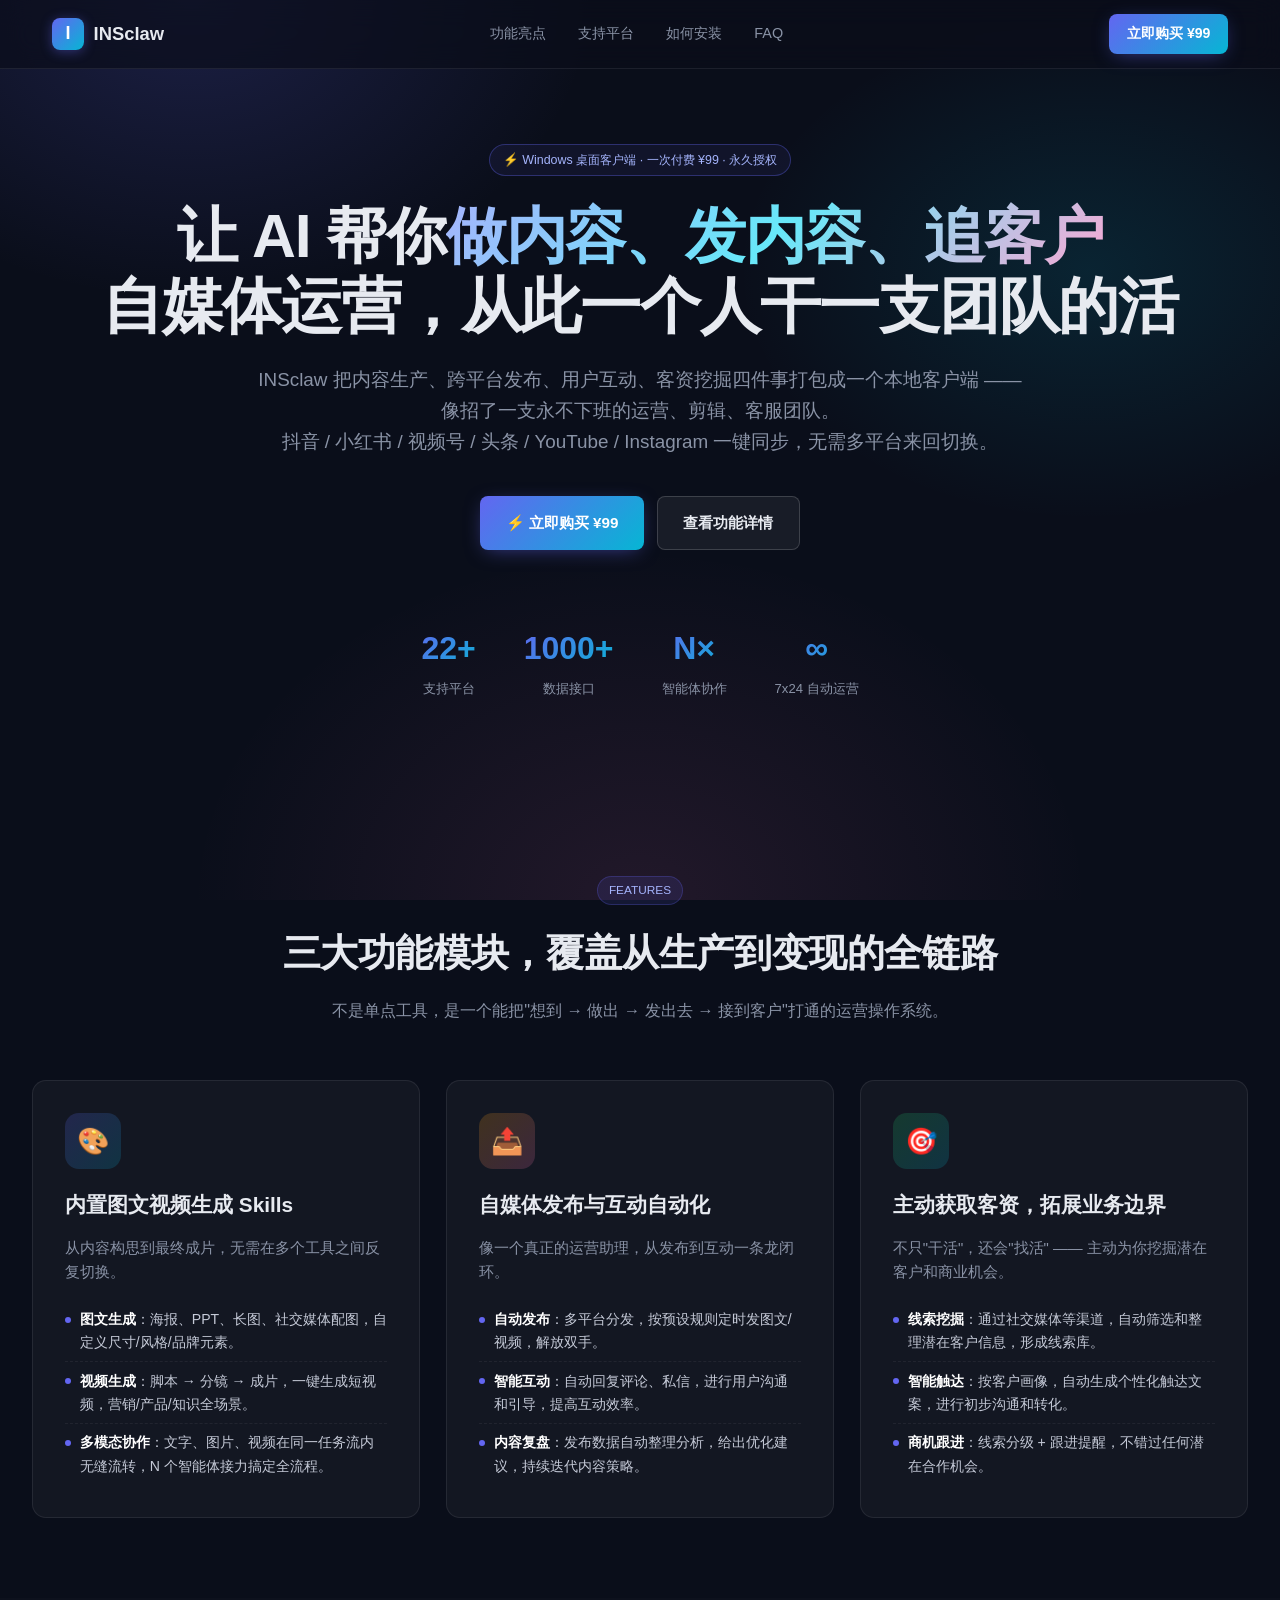
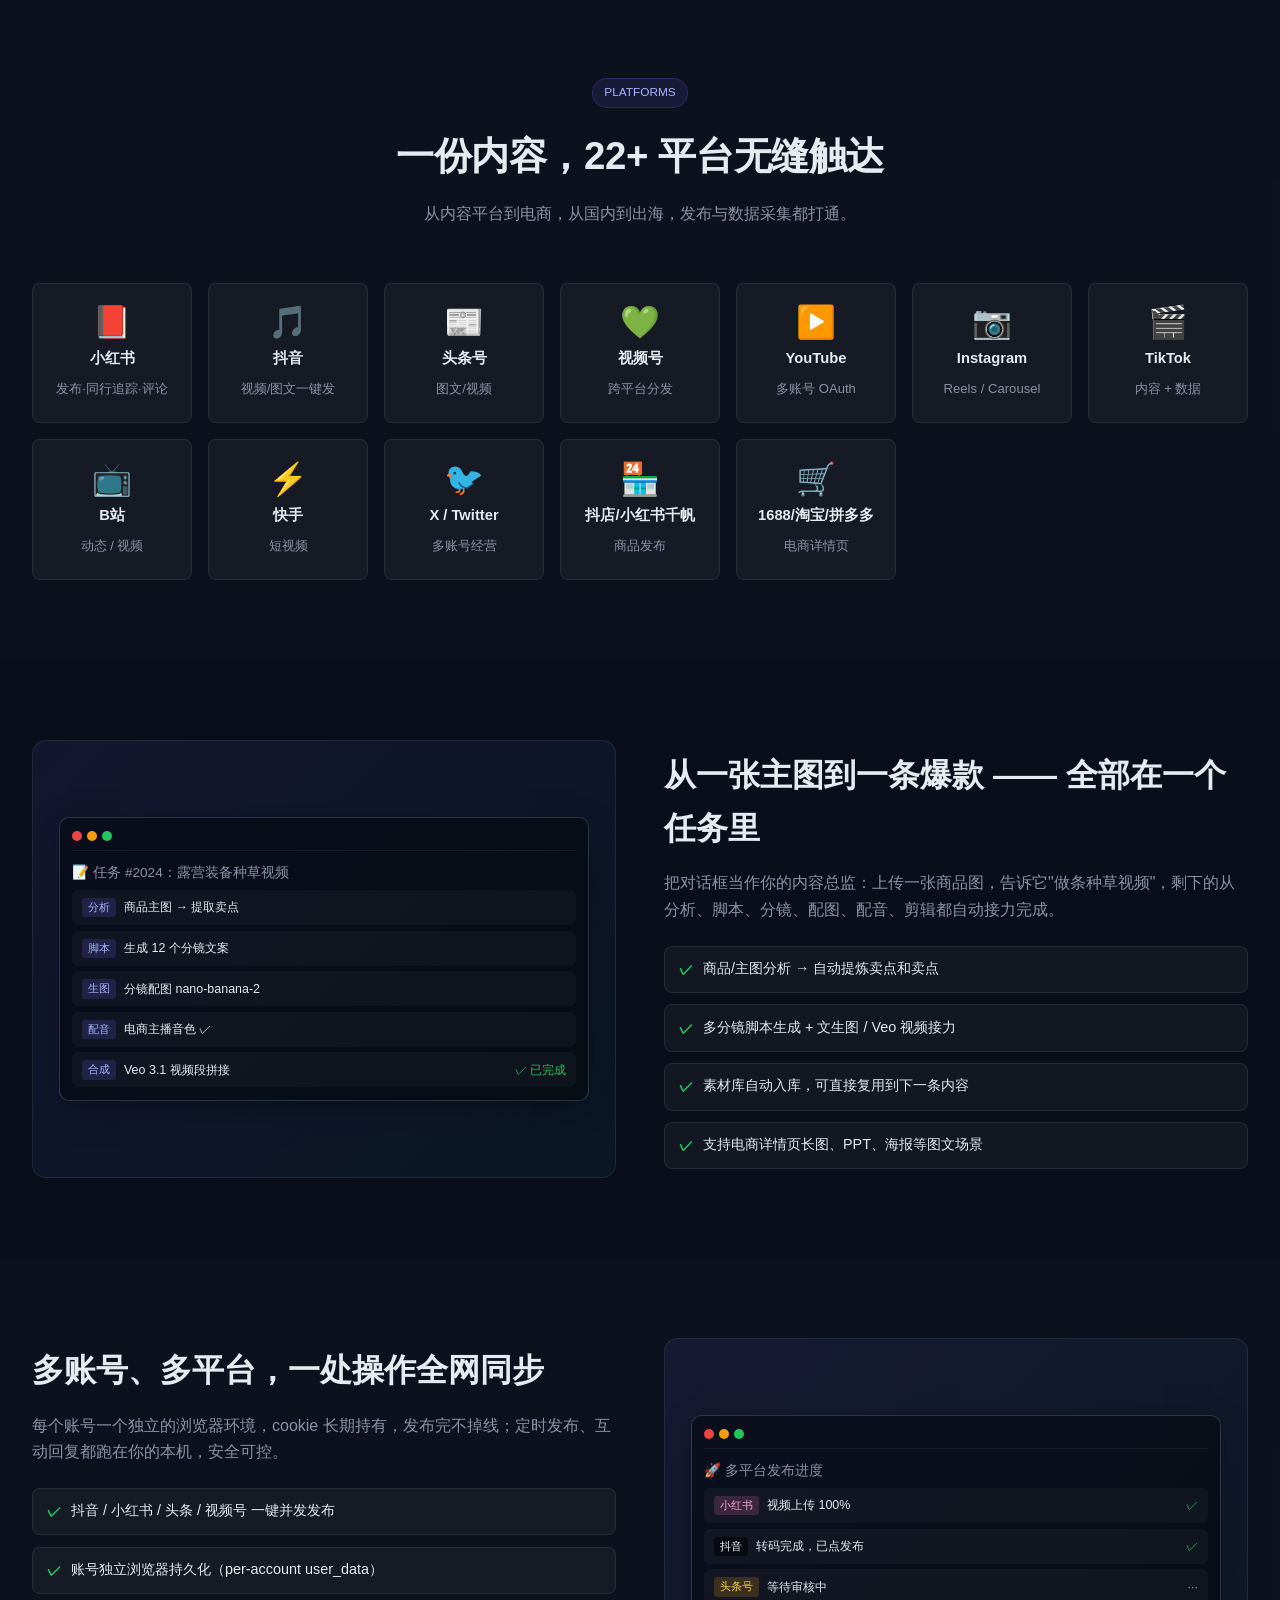
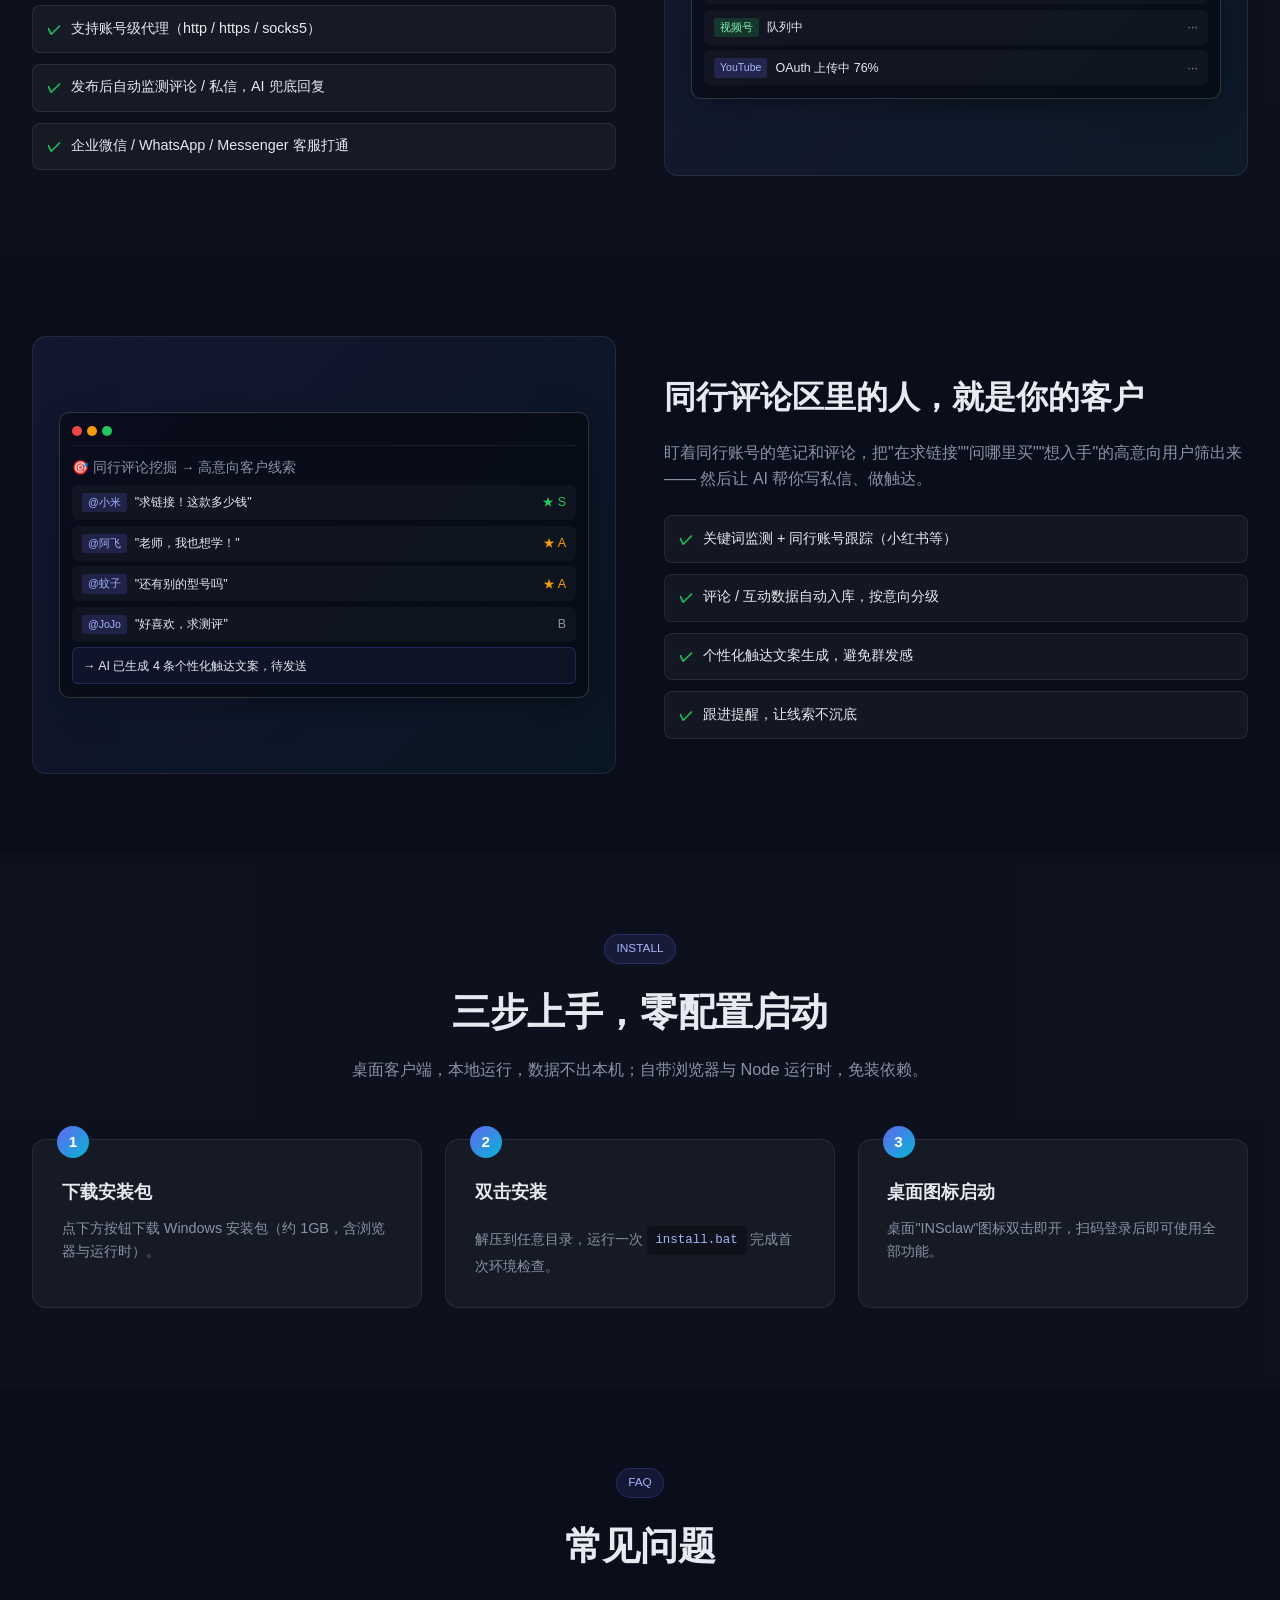
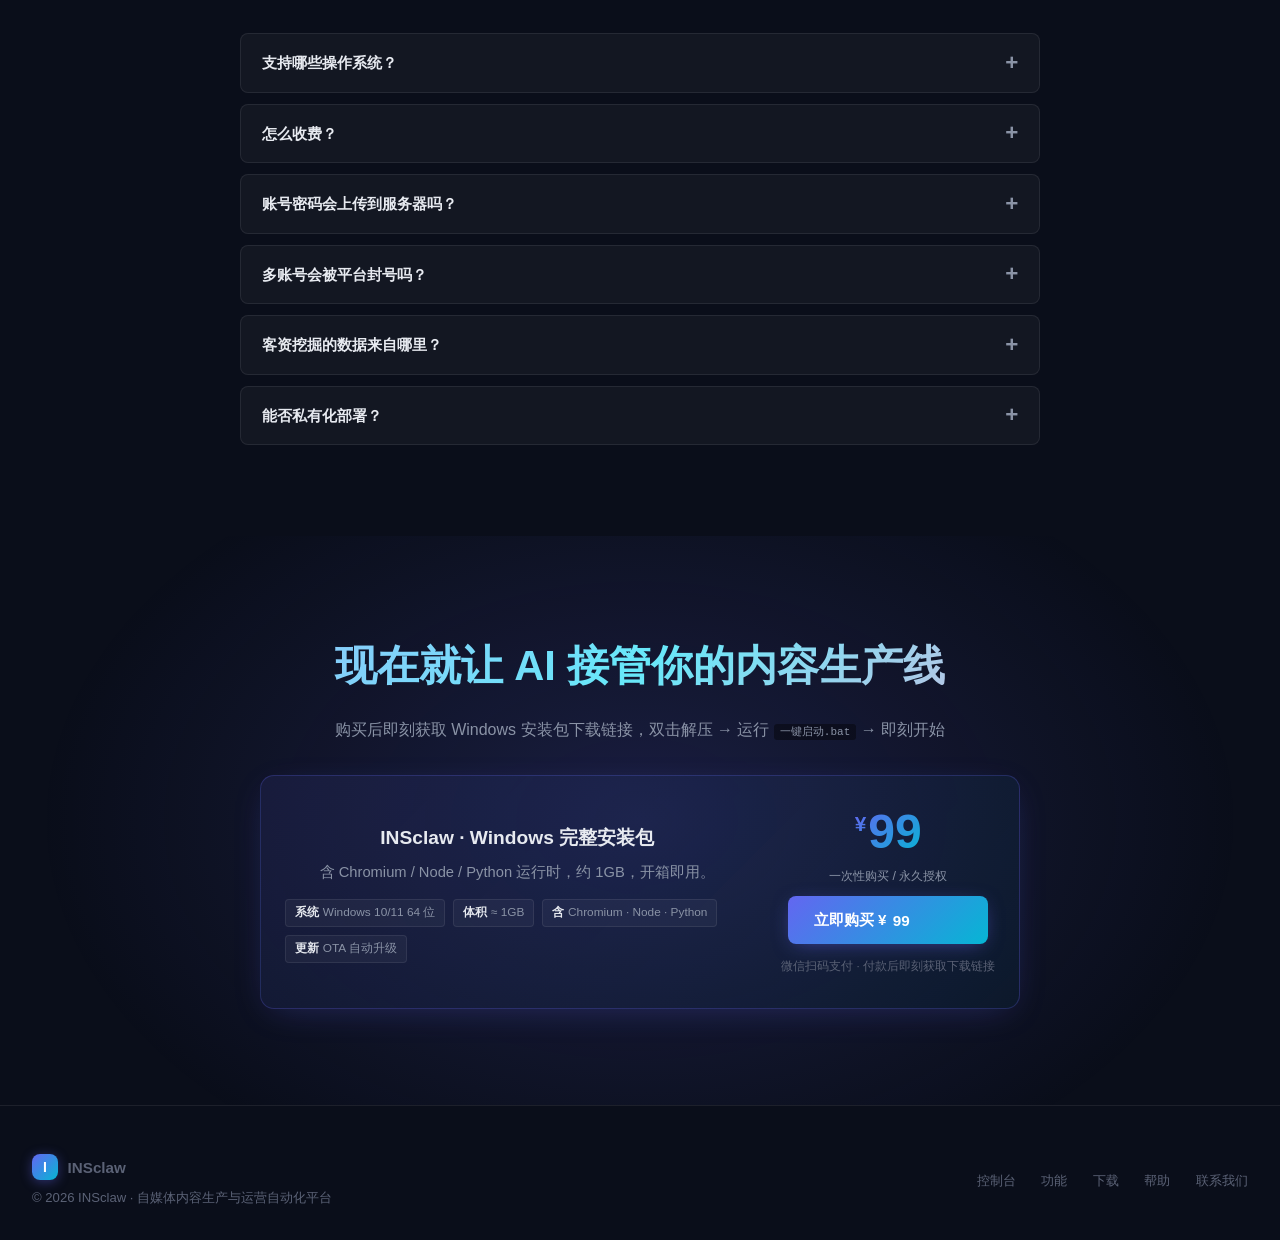
==== landing/index.html @ d41375e6 "feat(landing): INSclaw 官网落地页 + 99 元微信支付购买流程 - LandingOrder 表：匿名购买订单（无需登录）+ download_token + 7 天有效 + " ====
<!DOCTYPE html>
<html lang="zh-CN">
<head>
  <meta charset="UTF-8">
  <meta name="viewport" content="width=device-width, initial-scale=1.0">
  <title>INSclaw · 自媒体内容生产与运营自动化助手</title>
  <meta name="description" content="INSclaw 是一站式自媒体内容生产与运营自动化平台：内置图文/视频生成、抖音/小红书/头条/视频号自动发布、智能客资挖掘。下载即装，桌面图标启动直接用。">
  <meta name="keywords" content="INSclaw,自媒体,内容生成,自动发布,小红书,抖音,头条,视频号,客资挖掘,AI助手">
  <meta property="og:title" content="INSclaw · 让 AI 帮你做内容、发内容、追客户">
  <meta property="og:description" content="一站式自媒体生产与运营自动化助手 · Windows 安装包一键启动">
  <meta property="og:type" content="website">
  <link rel="icon" href="data:image/svg+xml,%3Csvg xmlns='http://www.w3.org/2000/svg' viewBox='0 0 64 64'%3E%3Cdefs%3E%3ClinearGradient id='g' x1='0%25' y1='0%25' x2='100%25' y2='100%25'%3E%3Cstop offset='0%25' stop-color='%236366f1'/%3E%3Cstop offset='100%25' stop-color='%2306b6d4'/%3E%3C/linearGradient%3E%3C/defs%3E%3Crect width='64' height='64' rx='14' fill='url(%23g)'/%3E%3Ctext x='50%25' y='58%25' text-anchor='middle' font-family='-apple-system,Segoe UI,sans-serif' font-size='36' font-weight='800' fill='white'%3EI%3C/text%3E%3C/svg%3E">
<style>
  :root {
    --bg-0: #0a0e1a;
    --bg-1: #11172a;
    --bg-card: rgba(255, 255, 255, 0.04);
    --border: rgba(255, 255, 255, 0.08);
    --border-strong: rgba(255, 255, 255, 0.16);
    --text: #e7eaf0;
    --text-muted: #8a93a6;
    --text-dim: #5b6276;
    --accent: #6366f1;
    --accent-2: #06b6d4;
    --accent-warm: #f472b6;
    --success: #22c55e;
    --radius: 14px;
    --radius-sm: 8px;
    --shadow-card: 0 4px 24px -8px rgba(99, 102, 241, 0.12);
    --shadow-glow: 0 0 80px -20px rgba(99, 102, 241, 0.4);
  }
  * { box-sizing: border-box; margin: 0; padding: 0; }
  html { scroll-behavior: smooth; }
  body {
    background: var(--bg-0);
    color: var(--text);
    font-family: -apple-system, BlinkMacSystemFont, "Segoe UI", "PingFang SC", "Microsoft YaHei", sans-serif;
    line-height: 1.65;
    overflow-x: hidden;
  }
  a { color: inherit; text-decoration: none; }
  ::selection { background: var(--accent); color: white; }

  /* Background gradient mesh */
  body::before {
    content: '';
    position: fixed; inset: 0; z-index: -1;
    background:
      radial-gradient(ellipse 800px 600px at 15% 0%, rgba(99, 102, 241, 0.20), transparent 50%),
      radial-gradient(ellipse 700px 500px at 85% 30%, rgba(6, 182, 212, 0.13), transparent 50%),
      radial-gradient(ellipse 900px 700px at 50% 100%, rgba(244, 114, 182, 0.10), transparent 50%),
      var(--bg-0);
  }

  /* Nav */
  nav {
    position: fixed; top: 0; left: 0; right: 0; z-index: 100;
    backdrop-filter: blur(14px); -webkit-backdrop-filter: blur(14px);
    background: rgba(10, 14, 26, 0.7);
    border-bottom: 1px solid var(--border);
  }
  .nav-inner {
    max-width: 1240px; margin: 0 auto; padding: 0.85rem 2rem;
    display: flex; align-items: center; justify-content: space-between;
  }
  .brand {
    display: flex; align-items: center; gap: 0.6rem; font-size: 1.15rem; font-weight: 700;
  }
  .brand-icon {
    width: 32px; height: 32px; border-radius: 8px;
    background: linear-gradient(135deg, var(--accent) 0%, var(--accent-2) 100%);
    display: flex; align-items: center; justify-content: center;
    color: white; font-weight: 800; font-size: 18px;
    box-shadow: 0 2px 12px rgba(99, 102, 241, 0.4);
  }
  .nav-links { display: flex; gap: 2rem; align-items: center; }
  .nav-links a {
    color: var(--text-muted); font-size: 0.9rem; font-weight: 500; transition: color 0.2s;
  }
  .nav-links a:hover { color: var(--text); }
  .btn {
    display: inline-flex; align-items: center; gap: 0.4rem;
    padding: 0.55rem 1.1rem; border-radius: var(--radius-sm);
    font-size: 0.88rem; font-weight: 600; cursor: pointer; border: none;
    transition: transform 0.15s ease, box-shadow 0.2s ease;
    white-space: nowrap;
  }
  .btn-primary {
    background: linear-gradient(135deg, var(--accent) 0%, var(--accent-2) 100%);
    color: white;
    box-shadow: 0 4px 20px -6px rgba(99, 102, 241, 0.6);
  }
  .btn-primary:hover { transform: translateY(-1px); box-shadow: 0 8px 28px -6px rgba(99, 102, 241, 0.8); }
  .btn-ghost {
    background: rgba(255, 255, 255, 0.06);
    color: var(--text);
    border: 1px solid var(--border-strong);
  }
  .btn-ghost:hover { background: rgba(255, 255, 255, 0.1); border-color: rgba(255, 255, 255, 0.24); }
  .btn-lg { padding: 0.85rem 1.6rem; font-size: 0.95rem; }

  /* Hero */
  .hero {
    padding: 9rem 2rem 6rem;
    max-width: 1240px; margin: 0 auto;
    text-align: center;
  }
  .hero .pill {
    display: inline-flex; align-items: center; gap: 0.35rem;
    padding: 0.3rem 0.8rem; border-radius: 999px;
    border: 1px solid rgba(99, 102, 241, 0.35);
    background: rgba(99, 102, 241, 0.08);
    font-size: 0.78rem; color: #a5b4fc;
    margin-bottom: 1.6rem;
  }
  .hero h1 {
    font-size: clamp(2.2rem, 5vw, 3.8rem);
    font-weight: 800; line-height: 1.15; letter-spacing: -0.02em;
    margin-bottom: 1.4rem;
  }
  .gradient-text {
    background: linear-gradient(135deg, #a5b4fc 0%, #67e8f9 50%, #f9a8d4 100%);
    -webkit-background-clip: text; background-clip: text;
    -webkit-text-fill-color: transparent;
  }
  .hero p.lead {
    font-size: clamp(1rem, 2vw, 1.18rem);
    color: var(--text-muted); max-width: 780px; margin: 0 auto 2.4rem;
  }
  .hero .cta { display: flex; gap: 0.8rem; justify-content: center; flex-wrap: wrap; }
  .hero .stats {
    display: flex; gap: 3rem; justify-content: center; margin-top: 4.5rem;
    flex-wrap: wrap;
  }
  .stat-item { text-align: center; }
  .stat-num {
    font-size: 2rem; font-weight: 800;
    background: linear-gradient(135deg, var(--accent) 0%, var(--accent-2) 100%);
    -webkit-background-clip: text; background-clip: text; -webkit-text-fill-color: transparent;
  }
  .stat-label { font-size: 0.82rem; color: var(--text-muted); margin-top: 0.2rem; }

  /* Section common */
  section { padding: 5rem 2rem; }
  .container { max-width: 1240px; margin: 0 auto; }
  .section-tag {
    display: inline-block; padding: 0.25rem 0.7rem;
    border-radius: 999px; font-size: 0.74rem;
    background: rgba(99, 102, 241, 0.12); color: #a5b4fc;
    border: 1px solid rgba(99, 102, 241, 0.25); margin-bottom: 1rem;
  }
  .section-title {
    font-size: clamp(1.7rem, 3.5vw, 2.4rem); font-weight: 700;
    letter-spacing: -0.01em; margin-bottom: 0.8rem;
  }
  .section-sub {
    color: var(--text-muted); font-size: 1.02rem; max-width: 720px;
  }
  .section-head { text-align: center; margin-bottom: 3.5rem; }
  .section-head .section-sub { margin-left: auto; margin-right: auto; }

  /* Feature cards (3 highlights) */
  .features {
    display: grid; gap: 1.6rem;
    grid-template-columns: repeat(auto-fit, minmax(330px, 1fr));
  }
  .feature-card {
    background: var(--bg-card); border: 1px solid var(--border);
    border-radius: var(--radius); padding: 2rem;
    transition: transform 0.25s ease, border-color 0.25s ease, box-shadow 0.25s ease;
    position: relative; overflow: hidden;
  }
  .feature-card::before {
    content: ''; position: absolute; top: 0; left: 0; right: 0; height: 3px;
    background: var(--g, linear-gradient(90deg, var(--accent), var(--accent-2)));
    opacity: 0; transition: opacity 0.3s;
  }
  .feature-card:hover {
    transform: translateY(-4px); border-color: rgba(99, 102, 241, 0.35);
    box-shadow: var(--shadow-card);
  }
  .feature-card:hover::before { opacity: 1; }
  .feature-card.fc-1 { --g: linear-gradient(90deg, #6366f1, #06b6d4); }
  .feature-card.fc-2 { --g: linear-gradient(90deg, #f59e0b, #f472b6); }
  .feature-card.fc-3 { --g: linear-gradient(90deg, #22c55e, #06b6d4); }
  .feature-icon {
    width: 56px; height: 56px; border-radius: 14px;
    display: flex; align-items: center; justify-content: center;
    margin-bottom: 1.2rem; font-size: 26px;
  }
  .fc-1 .feature-icon { background: linear-gradient(135deg, rgba(99,102,241,0.2), rgba(6,182,212,0.18)); color: #a5b4fc; }
  .fc-2 .feature-icon { background: linear-gradient(135deg, rgba(245,158,11,0.2), rgba(244,114,182,0.18)); color: #fcd34d; }
  .fc-3 .feature-icon { background: linear-gradient(135deg, rgba(34,197,94,0.2), rgba(6,182,212,0.18)); color: #86efac; }
  .feature-card h3 { font-size: 1.3rem; font-weight: 700; margin-bottom: 0.8rem; }
  .feature-card .feature-desc { color: var(--text-muted); font-size: 0.93rem; margin-bottom: 1rem; }
  .feature-list { list-style: none; }
  .feature-list li {
    display: flex; gap: 0.55rem; align-items: flex-start;
    padding: 0.45rem 0; font-size: 0.88rem; color: #c5cad7;
    border-top: 1px dashed rgba(255, 255, 255, 0.06);
  }
  .feature-list li:first-child { border-top: none; }
  .feature-list b { color: #fff; font-weight: 600; }
  .feature-list .dot {
    flex-shrink: 0; width: 6px; height: 6px; border-radius: 50%;
    background: var(--accent); margin-top: 0.55rem;
  }

  /* Platform grid */
  .platforms {
    display: grid; gap: 1rem;
    grid-template-columns: repeat(auto-fit, minmax(150px, 1fr));
    margin-top: 2.5rem;
  }
  .platform-chip {
    display: flex; flex-direction: column; align-items: center; gap: 0.5rem;
    padding: 1.4rem 1rem; border-radius: var(--radius-sm);
    background: var(--bg-card); border: 1px solid var(--border);
    transition: transform 0.2s, border-color 0.2s;
  }
  .platform-chip:hover { transform: translateY(-2px); border-color: var(--border-strong); }
  .platform-emoji { font-size: 32px; line-height: 1; }
  .platform-chip span { font-size: 0.82rem; color: var(--text-muted); }
  .platform-chip b { font-size: 0.92rem; }

  /* Steps */
  .steps {
    display: grid; gap: 1.4rem;
    grid-template-columns: repeat(auto-fit, minmax(260px, 1fr));
  }
  .step-card {
    background: var(--bg-card); border: 1px solid var(--border);
    border-radius: var(--radius); padding: 1.8rem;
    position: relative;
  }
  .step-num {
    position: absolute; top: -14px; left: 24px;
    width: 32px; height: 32px; border-radius: 50%;
    background: linear-gradient(135deg, var(--accent), var(--accent-2));
    color: white; font-weight: 700; font-size: 0.95rem;
    display: flex; align-items: center; justify-content: center;
  }
  .step-card h4 { font-size: 1.1rem; margin: 0.6rem 0 0.6rem; }
  .step-card p { color: var(--text-muted); font-size: 0.9rem; }
  .step-card code {
    display: inline-block; margin-top: 0.6rem;
    padding: 0.25rem 0.55rem; font-size: 0.78rem;
    background: rgba(0, 0, 0, 0.3); border-radius: 4px;
    color: #a5b4fc; font-family: "SF Mono", Consolas, monospace;
  }

  /* Showcase / split section */
  .split {
    display: grid; gap: 3rem; align-items: center;
    grid-template-columns: 1fr 1fr;
  }
  @media (max-width: 880px) { .split { grid-template-columns: 1fr; } }
  .split-text h3 {
    font-size: clamp(1.5rem, 3vw, 2rem); font-weight: 700; margin-bottom: 1rem;
  }
  .split-text p { color: var(--text-muted); margin-bottom: 1.4rem; }
  .split-points { list-style: none; display: flex; flex-direction: column; gap: 0.7rem; }
  .split-points li {
    display: flex; gap: 0.6rem; align-items: flex-start;
    padding: 0.65rem 0.9rem; background: var(--bg-card);
    border: 1px solid var(--border); border-radius: var(--radius-sm);
    font-size: 0.9rem;
  }
  .split-points li::before {
    content: '✓'; flex-shrink: 0;
    color: var(--success); font-weight: 700; margin-top: 1px;
  }
  .split-visual {
    background: linear-gradient(135deg, rgba(99, 102, 241, 0.1), rgba(6, 182, 212, 0.05));
    border: 1px solid var(--border); border-radius: var(--radius);
    padding: 1.6rem; aspect-ratio: 4/3;
    display: flex; flex-direction: column; gap: 0.8rem;
    justify-content: center; position: relative; overflow: hidden;
  }
  .mock-window {
    background: rgba(0, 0, 0, 0.4); border: 1px solid var(--border-strong);
    border-radius: 10px; padding: 0.8rem; font-size: 0.78rem;
    box-shadow: 0 8px 32px -10px rgba(0, 0, 0, 0.5);
  }
  .mock-window .titlebar {
    display: flex; gap: 5px; margin-bottom: 0.7rem; padding-bottom: 0.55rem;
    border-bottom: 1px solid rgba(255, 255, 255, 0.06);
  }
  .mock-window .titlebar span {
    width: 10px; height: 10px; border-radius: 50%;
  }
  .mock-window .titlebar span:nth-child(1) { background: #ef4444; }
  .mock-window .titlebar span:nth-child(2) { background: #f59e0b; }
  .mock-window .titlebar span:nth-child(3) { background: #22c55e; }
  .mock-row {
    display: flex; gap: 0.5rem; padding: 0.45rem 0.6rem;
    background: rgba(255, 255, 255, 0.03);
    border-radius: 6px; margin-top: 0.35rem; align-items: center;
    font-size: 0.78rem;
  }
  .mock-row .tag {
    padding: 1px 6px; border-radius: 3px; font-size: 0.66rem;
    background: rgba(99, 102, 241, 0.18); color: #a5b4fc;
  }
  .mock-row .ok { color: var(--success); margin-left: auto; }

  /* FAQ */
  .faq {
    max-width: 800px; margin: 0 auto;
  }
  .faq details {
    background: var(--bg-card); border: 1px solid var(--border);
    border-radius: var(--radius-sm); margin-bottom: 0.7rem;
    padding: 1rem 1.3rem; transition: border-color 0.2s;
  }
  .faq details[open] { border-color: rgba(99, 102, 241, 0.3); }
  .faq summary {
    cursor: pointer; font-weight: 600; font-size: 0.96rem;
    list-style: none; display: flex; justify-content: space-between; align-items: center;
  }
  .faq summary::after {
    content: '+'; color: var(--text-muted); font-size: 1.4rem; line-height: 1;
    transition: transform 0.2s;
  }
  .faq details[open] summary::after { content: '−'; }
  .faq summary::-webkit-details-marker { display: none; }
  .faq details p {
    margin-top: 0.8rem; color: var(--text-muted); font-size: 0.88rem;
    border-top: 1px dashed var(--border); padding-top: 0.8rem;
  }

  /* Final CTA */
  .final-cta {
    text-align: center; padding: 6rem 2rem;
    background: radial-gradient(ellipse 600px 400px at center, rgba(99, 102, 241, 0.18), transparent);
  }
  .final-cta h2 {
    font-size: clamp(1.8rem, 4vw, 2.6rem); font-weight: 800; margin-bottom: 1rem;
  }
  .final-cta p { color: var(--text-muted); margin-bottom: 2rem; }
  .meta-tag {
    margin-top: 1.4rem; display: inline-flex; gap: 0.7rem; flex-wrap: wrap; justify-content: center;
  }
  .meta-tag span {
    font-size: 0.78rem; color: var(--text-muted); padding: 0.25rem 0.6rem;
    background: rgba(255, 255, 255, 0.04); border-radius: 4px;
    border: 1px solid var(--border);
  }
  .meta-tag span b { color: var(--text); margin-right: 4px; }

  /* Footer */
  footer {
    padding: 3rem 2rem 2rem; border-top: 1px solid var(--border);
    color: var(--text-dim); font-size: 0.82rem;
  }
  .footer-inner {
    max-width: 1240px; margin: 0 auto;
    display: flex; justify-content: space-between; align-items: center; flex-wrap: wrap; gap: 1rem;
  }
  footer a:hover { color: var(--text); }

  /* Responsive */
  @media (max-width: 720px) {
    nav .nav-links { display: none; }
    .hero { padding: 7rem 1.2rem 4rem; }
    section { padding: 3.5rem 1.2rem; }
    .hero .stats { gap: 1.8rem; }
  }
</style>
</head>
<body>

<nav>
  <div class="nav-inner">
    <a href="#top" class="brand">
      <div class="brand-icon">I</div>
      <span>INSclaw</span>
    </a>
    <div class="nav-links">
      <a href="#features">功能亮点</a>
      <a href="#platforms">支持平台</a>
      <a href="#install">如何安装</a>
      <a href="#faq">FAQ</a>
    </div>
    <a href="#download" class="btn btn-primary">立即购买 ¥99</a>
  </div>
</nav>

<main id="top">
  <!-- Hero -->
  <section class="hero">
    <div class="pill">⚡ Windows 桌面客户端 · 一次付费 ¥99 · 永久授权</div>
    <h1>
      让 AI 帮你<span class="gradient-text">做内容、发内容、追客户</span><br>
      自媒体运营，从此一个人干一支团队的活
    </h1>
    <p class="lead">
      INSclaw 把内容生产、跨平台发布、用户互动、客资挖掘四件事打包成一个本地客户端 ——
      像招了一支永不下班的运营、剪辑、客服团队。<br>
      抖音 / 小红书 / 视频号 / 头条 / YouTube / Instagram 一键同步，无需多平台来回切换。
    </p>
    <div class="cta">
      <a href="#download" class="btn btn-primary btn-lg">⚡ 立即购买 ¥99</a>
      <a href="#features" class="btn btn-ghost btn-lg">查看功能详情</a>
    </div>
    <div class="stats">
      <div class="stat-item"><div class="stat-num">22+</div><div class="stat-label">支持平台</div></div>
      <div class="stat-item"><div class="stat-num">1000+</div><div class="stat-label">数据接口</div></div>
      <div class="stat-item"><div class="stat-num">N×</div><div class="stat-label">智能体协作</div></div>
      <div class="stat-item"><div class="stat-num">∞</div><div class="stat-label">7x24 自动运营</div></div>
    </div>
  </section>

  <!-- 3 大功能亮点 -->
  <section id="features">
    <div class="container">
      <div class="section-head">
        <span class="section-tag">FEATURES</span>
        <h2 class="section-title">三大功能模块，覆盖从生产到变现的全链路</h2>
        <p class="section-sub">不是单点工具，是一个能把"想到 → 做出 → 发出去 → 接到客户"打通的运营操作系统。</p>
      </div>
      <div class="features">

        <div class="feature-card fc-1">
          <div class="feature-icon">🎨</div>
          <h3>内置图文视频生成 Skills</h3>
          <p class="feature-desc">从内容构思到最终成片，无需在多个工具之间反复切换。</p>
          <ul class="feature-list">
            <li><span class="dot"></span><div><b>图文生成</b>：海报、PPT、长图、社交媒体配图，自定义尺寸/风格/品牌元素。</div></li>
            <li><span class="dot"></span><div><b>视频生成</b>：脚本 → 分镜 → 成片，一键生成短视频，营销/产品/知识全场景。</div></li>
            <li><span class="dot"></span><div><b>多模态协作</b>：文字、图片、视频在同一任务流内无缝流转，N 个智能体接力搞定全流程。</div></li>
          </ul>
        </div>

        <div class="feature-card fc-2">
          <div class="feature-icon">📤</div>
          <h3>自媒体发布与互动自动化</h3>
          <p class="feature-desc">像一个真正的运营助理，从发布到互动一条龙闭环。</p>
          <ul class="feature-list">
            <li><span class="dot"></span><div><b>自动发布</b>：多平台分发，按预设规则定时发图文/视频，解放双手。</div></li>
            <li><span class="dot"></span><div><b>智能互动</b>：自动回复评论、私信，进行用户沟通和引导，提高互动效率。</div></li>
            <li><span class="dot"></span><div><b>内容复盘</b>：发布数据自动整理分析，给出优化建议，持续迭代内容策略。</div></li>
          </ul>
        </div>

        <div class="feature-card fc-3">
          <div class="feature-icon">🎯</div>
          <h3>主动获取客资，拓展业务边界</h3>
          <p class="feature-desc">不只"干活"，还会"找活" —— 主动为你挖掘潜在客户和商业机会。</p>
          <ul class="feature-list">
            <li><span class="dot"></span><div><b>线索挖掘</b>：通过社交媒体等渠道，自动筛选和整理潜在客户信息，形成线索库。</div></li>
            <li><span class="dot"></span><div><b>智能触达</b>：按客户画像，自动生成个性化触达文案，进行初步沟通和转化。</div></li>
            <li><span class="dot"></span><div><b>商机跟进</b>：线索分级 + 跟进提醒，不错过任何潜在合作机会。</div></li>
          </ul>
        </div>

      </div>
    </div>
  </section>

  <!-- Showcase: 跨平台能力 -->
  <section id="platforms" style="background: rgba(255, 255, 255, 0.015);">
    <div class="container">
      <div class="section-head">
        <span class="section-tag">PLATFORMS</span>
        <h2 class="section-title">一份内容，22+ 平台无缝触达</h2>
        <p class="section-sub">从内容平台到电商，从国内到出海，发布与数据采集都打通。</p>
      </div>
      <div class="platforms">
        <div class="platform-chip"><div class="platform-emoji">📕</div><b>小红书</b><span>发布·同行追踪·评论</span></div>
        <div class="platform-chip"><div class="platform-emoji">🎵</div><b>抖音</b><span>视频/图文一键发</span></div>
        <div class="platform-chip"><div class="platform-emoji">📰</div><b>头条号</b><span>图文/视频</span></div>
        <div class="platform-chip"><div class="platform-emoji">💚</div><b>视频号</b><span>跨平台分发</span></div>
        <div class="platform-chip"><div class="platform-emoji">▶️</div><b>YouTube</b><span>多账号 OAuth</span></div>
        <div class="platform-chip"><div class="platform-emoji">📷</div><b>Instagram</b><span>Reels / Carousel</span></div>
        <div class="platform-chip"><div class="platform-emoji">🎬</div><b>TikTok</b><span>内容 + 数据</span></div>
        <div class="platform-chip"><div class="platform-emoji">📺</div><b>B站</b><span>动态 / 视频</span></div>
        <div class="platform-chip"><div class="platform-emoji">⚡</div><b>快手</b><span>短视频</span></div>
        <div class="platform-chip"><div class="platform-emoji">🐦</div><b>X / Twitter</b><span>多账号经营</span></div>
        <div class="platform-chip"><div class="platform-emoji">🏪</div><b>抖店/小红书千帆</b><span>商品发布</span></div>
        <div class="platform-chip"><div class="platform-emoji">🛒</div><b>1688/淘宝/拼多多</b><span>电商详情页</span></div>
      </div>
    </div>
  </section>

  <!-- 模块详情 1：内容生产 -->
  <section>
    <div class="container">
      <div class="split">
        <div class="split-visual">
          <div class="mock-window">
            <div class="titlebar"><span></span><span></span><span></span></div>
            <div style="font-size: 0.85rem; color: var(--text-muted); margin-bottom: 6px;">📝 任务 #2024：露营装备种草视频</div>
            <div class="mock-row"><span class="tag">分析</span>商品主图 → 提取卖点</div>
            <div class="mock-row"><span class="tag">脚本</span>生成 12 个分镜文案</div>
            <div class="mock-row"><span class="tag">生图</span>分镜配图 nano-banana-2</div>
            <div class="mock-row"><span class="tag">配音</span>电商主播音色 ✓</div>
            <div class="mock-row"><span class="tag">合成</span>Veo 3.1 视频段拼接<span class="ok">✓ 已完成</span></div>
          </div>
        </div>
        <div class="split-text">
          <h3>从一张主图到一条爆款 —— 全部在一个任务里</h3>
          <p>把对话框当作你的内容总监：上传一张商品图，告诉它"做条种草视频"，剩下的从分析、脚本、分镜、配图、配音、剪辑都自动接力完成。</p>
          <ul class="split-points">
            <li>商品/主图分析 → 自动提炼卖点和卖点</li>
            <li>多分镜脚本生成 + 文生图 / Veo 视频接力</li>
            <li>素材库自动入库，可直接复用到下一条内容</li>
            <li>支持电商详情页长图、PPT、海报等图文场景</li>
          </ul>
        </div>
      </div>
    </div>
  </section>

  <!-- 模块详情 2：发布与运营 -->
  <section style="background: rgba(255, 255, 255, 0.015);">
    <div class="container">
      <div class="split">
        <div class="split-text">
          <h3>多账号、多平台，一处操作全网同步</h3>
          <p>每个账号一个独立的浏览器环境，cookie 长期持有，发布完不掉线；定时发布、互动回复都跑在你的本机，安全可控。</p>
          <ul class="split-points">
            <li>抖音 / 小红书 / 头条 / 视频号 一键并发发布</li>
            <li>账号独立浏览器持久化（per-account user_data）</li>
            <li>支持账号级代理（http / https / socks5）</li>
            <li>发布后自动监测评论 / 私信，AI 兜底回复</li>
            <li>企业微信 / WhatsApp / Messenger 客服打通</li>
          </ul>
        </div>
        <div class="split-visual">
          <div class="mock-window">
            <div class="titlebar"><span></span><span></span><span></span></div>
            <div style="font-size: 0.85rem; color: var(--text-muted); margin-bottom: 6px;">🚀 多平台发布进度</div>
            <div class="mock-row"><span class="tag" style="background: rgba(244, 114, 182, 0.18); color: #f9a8d4;">小红书</span>视频上传 100%<span class="ok">✓</span></div>
            <div class="mock-row"><span class="tag" style="background: rgba(0, 0, 0, 0.5); color: #f3f4f6;">抖音</span>转码完成，已点发布<span class="ok">✓</span></div>
            <div class="mock-row"><span class="tag" style="background: rgba(245, 158, 11, 0.18); color: #fcd34d;">头条号</span>等待审核中<span style="color: var(--text-muted); margin-left: auto;">···</span></div>
            <div class="mock-row"><span class="tag" style="background: rgba(34, 197, 94, 0.18); color: #86efac;">视频号</span>队列中<span style="color: var(--text-muted); margin-left: auto;">···</span></div>
            <div class="mock-row"><span class="tag" style="background: rgba(99, 102, 241, 0.2); color: #a5b4fc;">YouTube</span>OAuth 上传中 76%<span style="color: var(--text-muted); margin-left: auto;">···</span></div>
          </div>
        </div>
      </div>
    </div>
  </section>

  <!-- 模块详情 3：客资 -->
  <section>
    <div class="container">
      <div class="split">
        <div class="split-visual">
          <div class="mock-window">
            <div class="titlebar"><span></span><span></span><span></span></div>
            <div style="font-size: 0.85rem; color: var(--text-muted); margin-bottom: 6px;">🎯 同行评论挖掘 → 高意向客户线索</div>
            <div class="mock-row"><span class="tag">@小米</span>"求链接！这款多少钱"<span class="ok">★ S</span></div>
            <div class="mock-row"><span class="tag">@阿飞</span>"老师，我也想学！"<span style="color: #f59e0b; margin-left: auto;">★ A</span></div>
            <div class="mock-row"><span class="tag">@蚊子</span>"还有别的型号吗"<span style="color: #f59e0b; margin-left: auto;">★ A</span></div>
            <div class="mock-row"><span class="tag">@JoJo</span>"好喜欢，求测评"<span style="color: var(--text-muted); margin-left: auto;">B</span></div>
            <div class="mock-row" style="background: rgba(99, 102, 241, 0.08); border: 1px solid rgba(99, 102, 241, 0.25);">→ AI 已生成 4 条个性化触达文案，待发送</div>
          </div>
        </div>
        <div class="split-text">
          <h3>同行评论区里的人，就是你的客户</h3>
          <p>盯着同行账号的笔记和评论，把"在求链接""问哪里买""想入手"的高意向用户筛出来 —— 然后让 AI 帮你写私信、做触达。</p>
          <ul class="split-points">
            <li>关键词监测 + 同行账号跟踪（小红书等）</li>
            <li>评论 / 互动数据自动入库，按意向分级</li>
            <li>个性化触达文案生成，避免群发感</li>
            <li>跟进提醒，让线索不沉底</li>
          </ul>
        </div>
      </div>
    </div>
  </section>

  <!-- 安装 -->
  <section id="install" style="background: rgba(255, 255, 255, 0.015);">
    <div class="container">
      <div class="section-head">
        <span class="section-tag">INSTALL</span>
        <h2 class="section-title">三步上手，零配置启动</h2>
        <p class="section-sub">桌面客户端，本地运行，数据不出本机；自带浏览器与 Node 运行时，免装依赖。</p>
      </div>
      <div class="steps">
        <div class="step-card">
          <div class="step-num">1</div>
          <h4>下载安装包</h4>
          <p>点下方按钮下载 Windows 安装包（约 1GB，含浏览器与运行时）。</p>
        </div>
        <div class="step-card">
          <div class="step-num">2</div>
          <h4>双击安装</h4>
          <p>解压到任意目录，运行一次 <code>install.bat</code> 完成首次环境检查。</p>
        </div>
        <div class="step-card">
          <div class="step-num">3</div>
          <h4>桌面图标启动</h4>
          <p>桌面"INSclaw"图标双击即开，扫码登录后即可使用全部功能。</p>
        </div>
      </div>
    </div>
  </section>

  <!-- FAQ -->
  <section id="faq">
    <div class="container">
      <div class="section-head">
        <span class="section-tag">FAQ</span>
        <h2 class="section-title">常见问题</h2>
      </div>
      <div class="faq">
        <details>
          <summary>支持哪些操作系统？</summary>
          <p>当前支持 Windows 10/11 64 位。macOS 版本在路上。</p>
        </details>
        <details>
          <summary>怎么收费？</summary>
          <p>软件本体一次性购买 <b>¥99</b> 永久授权（含全部功能模块、OTA 自动升级）。账号注册免费，新用户赠送启动积分。基础功能（发布、生图、对话）按积分消耗，高阶 AI 调用（爆款 TVC、电商详情页、视频生成等）按次扣费。后续买家可独立购买积分套餐。</p>
        </details>
        <details>
          <summary>账号密码会上传到服务器吗？</summary>
          <p>不会。所有平台账号的 cookie / 浏览器 user_data 全部存在你的本机 <code>browser_data/</code> 目录，服务器只做积分结算和 AI 调度，不接触你的登录态。</p>
        </details>
        <details>
          <summary>多账号会被平台封号吗？</summary>
          <p>每个账号都有独立的 user_data 目录与浏览器指纹隔离，支持账号级代理（http/https/socks5）。在合理频率下使用与人工操作风控等级一致；高强度反爬平台（如视频号、淘宝）支持 CDP attach 模式，把脚本接到你自己开的 Chrome 上更稳。</p>
        </details>
        <details>
          <summary>客资挖掘的数据来自哪里？</summary>
          <p>基于公开的社交平台数据（小红书、抖音等）通过官方与合规接口获取，并支持你自定义关键词与同行账号清单。每次调用按次扣积分。</p>
        </details>
        <details>
          <summary>能否私有化部署？</summary>
          <p>支持。客户端本身就是本地运行的；如果你需要把 AI 调度服务也部署在自有机器上，请联系商务对接定制方案。</p>
        </details>
      </div>
    </div>
  </section>

  <!-- Final CTA -->
  <section id="download" class="final-cta">
    <h2 class="gradient-text">现在就让 AI 接管你的内容生产线</h2>
    <p>购买后即刻获取 Windows 安装包下载链接，双击解压 → 运行 <code style="background: rgba(0,0,0,0.4); padding: 2px 6px; border-radius: 3px; font-size: 0.85em;">一键启动.bat</code> → 即刻开始</p>
    <div class="price-card" id="priceCard">
      <div class="price-card-inner">
        <div class="price-meta">
          <div class="price-name" id="priceName">INSclaw · Windows 完整安装包</div>
          <div class="price-desc" id="priceDesc">含 Chromium / Node / Python 运行时，约 1GB，开箱即用。</div>
          <div class="price-tags">
            <span><b>系统</b>Windows 10/11 64 位</span>
            <span><b>体积</b>≈ 1GB</span>
            <span><b>含</b>Chromium · Node · Python</span>
            <span><b>更新</b>OTA 自动升级</span>
          </div>
        </div>
        <div class="price-action">
          <div class="price-num"><span class="currency">¥</span><span id="priceYuan">99</span></div>
          <div class="price-unit">一次性购买 / 永久授权</div>
          <button type="button" class="btn btn-primary btn-lg buy-btn" id="buyBtn">立即购买 ¥<span id="buyBtnPrice">99</span></button>
          <div class="price-hint">微信扫码支付 · 付款后即刻获取下载链接</div>
        </div>
      </div>
    </div>
  </section>
</main>

<!-- 购买 Modal：扫码支付 + 轮询 + 显示下载链接 -->
<div class="modal-mask" id="payModal" aria-hidden="true">
  <div class="modal" role="dialog" aria-labelledby="payModalTitle">
    <button type="button" class="modal-close" id="payModalClose" aria-label="关闭">×</button>

    <!-- 阶段 1：等待支付 -->
    <div class="pay-stage" id="stagePay">
      <h3 id="payModalTitle">微信扫码支付</h3>
      <div class="pay-amount">¥<span id="payAmountText">99</span> · <span id="payProductText">INSclaw · Windows 完整安装包</span></div>
      <div class="qr-wrap">
        <div class="qr-loading" id="qrLoading">
          <div class="spinner"></div><div>生成订单中…</div>
        </div>
        <img id="qrImg" alt="微信支付二维码" style="display: none;">
      </div>
      <div class="pay-status" id="payStatus">请用微信扫描二维码完成支付</div>
      <div class="pay-meta">
        <div>订单号：<code id="payOrderNo">-</code></div>
        <div id="payCountdown"></div>
      </div>
      <div class="pay-tip">
        <p>· 支付完成会自动弹出下载链接，无需手动刷新</p>
        <p>· 二维码 2 小时内有效；遇到异常请联系客服 hi@51ins.com</p>
      </div>
    </div>

    <!-- 阶段 2：支付成功 -->
    <div class="pay-stage" id="stageSuccess" style="display: none;">
      <div class="success-icon">✓</div>
      <h3 style="color: var(--success);">支付成功</h3>
      <p style="color: var(--text-muted); margin-bottom: 1.4rem;">感谢支持 INSclaw！下载链接已生成，7 天内有效。</p>
      <div class="dl-row">
        <a href="#" id="downloadLink" class="btn btn-primary btn-lg" download>⬇ 立即下载安装包</a>
        <button type="button" class="btn btn-ghost btn-lg" id="copyLinkBtn">复制下载链接</button>
      </div>
      <div class="dl-meta">
        <div><b>订单号</b> <code id="successOrderNo">-</code></div>
        <div><b>有效期</b> 7 天，可下载次数 ≤ 10</div>
      </div>
      <div class="dl-tip">
        <p><b>下一步：</b></p>
        <ol style="margin-left: 1.2rem; color: var(--text-muted); font-size: 0.86rem; line-height: 1.8;">
          <li>下载完毕后双击 zip 解压到任意目录（建议非系统盘）</li>
          <li>首次使用：双击 <code>install.bat</code> 完成环境检查</li>
          <li>桌面"INSclaw"图标双击启动，扫码登录即可使用</li>
        </ol>
      </div>
    </div>

    <!-- 阶段 3：错误 -->
    <div class="pay-stage" id="stageError" style="display: none;">
      <div class="error-icon">!</div>
      <h3>下单失败</h3>
      <p id="errorMsg" style="color: var(--text-muted); margin-bottom: 1rem;">服务暂时不可用，请稍后重试。</p>
      <button type="button" class="btn btn-ghost btn-lg" id="retryBtn">重新尝试</button>
    </div>
  </div>
</div>

<style>
  /* Price card */
  .price-card {
    max-width: 760px; margin: 0 auto; padding: 2rem 1.5rem;
    background: linear-gradient(135deg, rgba(99,102,241,0.10), rgba(6,182,212,0.05));
    border: 1px solid rgba(99,102,241,0.25); border-radius: var(--radius);
    box-shadow: 0 8px 36px -12px rgba(99,102,241,0.3);
  }
  .price-card-inner {
    display: grid; grid-template-columns: 1fr auto; gap: 2rem; align-items: center;
  }
  @media (max-width: 720px) {
    .price-card-inner { grid-template-columns: 1fr; gap: 1.4rem; text-align: center; }
  }
  .price-name { font-size: 1.2rem; font-weight: 700; margin-bottom: 0.4rem; }
  .price-desc { color: var(--text-muted); font-size: 0.92rem; margin-bottom: 0.9rem; }
  .price-tags { display: flex; flex-wrap: wrap; gap: 0.5rem; }
  .price-tags span {
    font-size: 0.74rem; color: var(--text-muted);
    padding: 0.2rem 0.55rem; background: rgba(255,255,255,0.04);
    border: 1px solid var(--border); border-radius: 4px;
  }
  .price-tags span b { color: var(--text); margin-right: 4px; }
  .price-action { display: flex; flex-direction: column; align-items: center; gap: 0.6rem; }
  .price-num {
    font-size: 3rem; font-weight: 800; line-height: 1;
    background: linear-gradient(135deg, var(--accent) 0%, var(--accent-2) 100%);
    -webkit-background-clip: text; background-clip: text; -webkit-text-fill-color: transparent;
  }
  .price-num .currency { font-size: 1.3rem; vertical-align: super; margin-right: 2px; }
  .price-unit { font-size: 0.78rem; color: var(--text-muted); }
  .buy-btn { min-width: 200px; }
  .price-hint { font-size: 0.72rem; color: var(--text-dim); margin-top: 0.2rem; }

  /* Modal */
  .modal-mask {
    position: fixed; inset: 0; z-index: 1000;
    background: rgba(0, 0, 0, 0.65); backdrop-filter: blur(6px); -webkit-backdrop-filter: blur(6px);
    display: none; align-items: center; justify-content: center;
    padding: 1rem;
  }
  .modal-mask.visible { display: flex; }
  .modal {
    background: var(--bg-1); border: 1px solid var(--border-strong);
    border-radius: var(--radius); padding: 2rem 1.8rem; position: relative;
    max-width: 480px; width: 100%; max-height: calc(100vh - 2rem); overflow: auto;
    box-shadow: 0 20px 60px -10px rgba(0,0,0,0.5), 0 0 60px -10px rgba(99,102,241,0.3);
  }
  .modal-close {
    position: absolute; top: 0.8rem; right: 0.9rem;
    background: none; border: none; color: var(--text-muted);
    font-size: 1.6rem; cursor: pointer; line-height: 1;
    width: 32px; height: 32px; border-radius: 6px;
    display: flex; align-items: center; justify-content: center;
  }
  .modal-close:hover { background: rgba(255,255,255,0.06); color: var(--text); }
  .modal h3 { font-size: 1.3rem; margin-bottom: 0.7rem; text-align: center; }
  .pay-amount { text-align: center; color: var(--text-muted); font-size: 0.92rem; margin-bottom: 1.4rem; }
  .qr-wrap {
    width: 240px; height: 240px; margin: 0 auto;
    background: white; border-radius: 12px; padding: 12px;
    display: flex; align-items: center; justify-content: center;
    box-shadow: 0 4px 24px -8px rgba(99,102,241,0.4);
  }
  .qr-wrap img { width: 100%; height: 100%; object-fit: contain; }
  .qr-loading {
    display: flex; flex-direction: column; gap: 0.6rem; align-items: center;
    color: #6b7280; font-size: 0.82rem;
  }
  .spinner {
    width: 28px; height: 28px;
    border: 3px solid rgba(99,102,241,0.18);
    border-top-color: var(--accent);
    border-radius: 50%;
    animation: spin 0.8s linear infinite;
  }
  @keyframes spin { to { transform: rotate(360deg); } }
  .pay-status {
    text-align: center; color: var(--accent); font-size: 0.92rem;
    margin: 1.2rem 0 0.6rem; font-weight: 500;
  }
  .pay-status.checking { color: var(--text-muted); }
  .pay-meta {
    display: flex; justify-content: space-between; align-items: center;
    font-size: 0.76rem; color: var(--text-muted); padding: 0.6rem 0;
    border-top: 1px dashed var(--border); margin-top: 0.6rem;
  }
  .pay-meta code { font-family: "SF Mono", Consolas, monospace; opacity: 0.85; }
  .pay-tip { margin-top: 1rem; padding: 0.8rem 1rem; background: rgba(99,102,241,0.05);
    border-radius: var(--radius-sm); border: 1px solid rgba(99,102,241,0.15); }
  .pay-tip p { font-size: 0.78rem; color: var(--text-muted); margin: 0.2rem 0; }

  /* Success */
  .success-icon, .error-icon {
    width: 64px; height: 64px; border-radius: 50%; margin: 0 auto 1rem;
    display: flex; align-items: center; justify-content: center;
    font-size: 2.2rem; font-weight: 700; color: white;
  }
  .success-icon { background: linear-gradient(135deg, #22c55e, #06b6d4); box-shadow: 0 8px 24px -8px rgba(34,197,94,0.5); }
  .error-icon { background: linear-gradient(135deg, #ef4444, #f59e0b); box-shadow: 0 8px 24px -8px rgba(239,68,68,0.5); }
  .pay-stage { animation: fadeIn 0.3s ease; }
  @keyframes fadeIn { from { opacity: 0; transform: translateY(8px); } to { opacity: 1; transform: translateY(0); } }
  .dl-row { display: flex; flex-direction: column; gap: 0.6rem; margin-bottom: 1.2rem; }
  .dl-row .btn { width: 100%; justify-content: center; }
  .dl-meta { font-size: 0.8rem; color: var(--text-muted);
    padding: 0.7rem 0.9rem; background: rgba(255,255,255,0.03);
    border: 1px solid var(--border); border-radius: var(--radius-sm); margin-bottom: 1rem; }
  .dl-meta div { padding: 0.15rem 0; }
  .dl-meta b { color: var(--text); margin-right: 0.4rem; }
  .dl-meta code { font-family: "SF Mono", Consolas, monospace; font-size: 0.78rem; }
  .dl-tip p { font-size: 0.84rem; color: var(--text); margin-bottom: 0.4rem; }
</style>

<script>
  // ── 商品配置：从后端 /api/landing/products 拉取，失败时回退到默认 ──
  let CURRENT_PRODUCT = { id: 'insclaw_full', name: 'INSclaw · Windows 完整安装包', price_yuan: 99 };

  fetch('/api/landing/products', { credentials: 'omit' })
    .then(function (r) { return r.ok ? r.json() : null; })
    .then(function (d) {
      if (!d || !Array.isArray(d.products) || !d.products.length) return;
      var p = d.products[0];
      CURRENT_PRODUCT = { id: p.id, name: p.name, price_yuan: p.price_yuan };
      document.getElementById('priceName').textContent = p.name;
      document.getElementById('priceDesc').textContent = p.description || '';
      document.getElementById('priceYuan').textContent = String(p.price_yuan);
      document.getElementById('buyBtnPrice').textContent = String(p.price_yuan);
      document.getElementById('payAmountText').textContent = String(p.price_yuan);
      document.getElementById('payProductText').textContent = p.name;
    })
    .catch(function () { /* 用默认值 */ });

  // ── Modal 控制 ──
  var modal = document.getElementById('payModal');
  function showModal() { modal.classList.add('visible'); modal.setAttribute('aria-hidden', 'false'); }
  function hideModal() {
    modal.classList.remove('visible'); modal.setAttribute('aria-hidden', 'true');
    if (POLL_TIMER) { clearInterval(POLL_TIMER); POLL_TIMER = null; }
    if (COUNTDOWN_TIMER) { clearInterval(COUNTDOWN_TIMER); COUNTDOWN_TIMER = null; }
  }
  document.getElementById('payModalClose').addEventListener('click', hideModal);
  modal.addEventListener('click', function (e) { if (e.target === modal) hideModal(); });

  function showStage(name) {
    document.getElementById('stagePay').style.display = (name === 'pay') ? '' : 'none';
    document.getElementById('stageSuccess').style.display = (name === 'success') ? '' : 'none';
    document.getElementById('stageError').style.display = (name === 'error') ? '' : 'none';
  }

  function setPayStatus(text, isChecking) {
    var el = document.getElementById('payStatus');
    el.textContent = text;
    el.className = 'pay-status' + (isChecking ? ' checking' : '');
  }

  // ── 购买流程 ──
  var POLL_TIMER = null;
  var COUNTDOWN_TIMER = null;
  var CURRENT_ORDER = null;

  document.getElementById('buyBtn').addEventListener('click', function () {
    showStage('pay');
    document.getElementById('qrLoading').style.display = '';
    document.getElementById('qrImg').style.display = 'none';
    setPayStatus('请用微信扫描二维码完成支付', false);
    document.getElementById('payOrderNo').textContent = '-';
    showModal();

    fetch('/api/landing/create-order', {
      method: 'POST',
      headers: { 'Content-Type': 'application/json' },
      credentials: 'omit',
      body: JSON.stringify({ product_id: CURRENT_PRODUCT.id }),
    })
      .then(function (r) {
        return r.json().then(function (d) { return { ok: r.ok, status: r.status, data: d }; });
      })
      .then(function (res) {
        if (!res.ok) {
          throw new Error((res.data && res.data.detail) || ('HTTP ' + res.status));
        }
        CURRENT_ORDER = res.data;
        document.getElementById('payOrderNo').textContent = res.data.out_trade_no;
        var img = document.getElementById('qrImg');
        img.src = '/api/landing/qr-png?data=' + encodeURIComponent(res.data.code_url);
        img.onload = function () {
          document.getElementById('qrLoading').style.display = 'none';
          img.style.display = '';
        };
        startPolling(res.data.out_trade_no);
        startCountdown(120 * 60); // 2 小时
      })
      .catch(function (e) {
        showStage('error');
        document.getElementById('errorMsg').textContent = e.message || '下单失败，请稍后重试';
      });
  });

  document.getElementById('retryBtn').addEventListener('click', function () {
    document.getElementById('buyBtn').click();
  });

  function startPolling(outTradeNo) {
    if (POLL_TIMER) clearInterval(POLL_TIMER);
    var pollCount = 0;
    POLL_TIMER = setInterval(function () {
      pollCount++;
      // 5 分钟后降频（每 5 秒 → 每 15 秒）
      if (pollCount > 60 && pollCount % 3 !== 0) return;
      setPayStatus('正在确认支付状态…', true);
      fetch('/api/landing/order-status?out_trade_no=' + encodeURIComponent(outTradeNo), { credentials: 'omit' })
        .then(function (r) { return r.json(); })
        .then(function (d) {
          if (d && d.status === 'paid') {
            clearInterval(POLL_TIMER); POLL_TIMER = null;
            if (COUNTDOWN_TIMER) { clearInterval(COUNTDOWN_TIMER); COUNTDOWN_TIMER = null; }
            onPaid(d);
          } else {
            setPayStatus('请用微信扫描二维码完成支付', false);
          }
        })
        .catch(function () { setPayStatus('请用微信扫描二维码完成支付', false); });
    }, 5000);
  }

  function startCountdown(totalSec) {
    if (COUNTDOWN_TIMER) clearInterval(COUNTDOWN_TIMER);
    var remain = totalSec;
    var el = document.getElementById('payCountdown');
    function tick() {
      if (remain <= 0) {
        el.textContent = '二维码已过期';
        clearInterval(COUNTDOWN_TIMER); COUNTDOWN_TIMER = null;
        if (POLL_TIMER) { clearInterval(POLL_TIMER); POLL_TIMER = null; }
        setPayStatus('二维码已过期，请关闭后重新购买', false);
        return;
      }
      var h = Math.floor(remain / 3600);
      var m = Math.floor((remain % 3600) / 60);
      var s = remain % 60;
      el.textContent = '剩余 ' + (h ? (h + ':') : '') + String(m).padStart(2, '0') + ':' + String(s).padStart(2, '0');
      remain--;
    }
    tick();
    COUNTDOWN_TIMER = setInterval(tick, 1000);
  }

  function onPaid(orderInfo) {
    showStage('success');
    document.getElementById('successOrderNo').textContent = orderInfo.out_trade_no || '-';
    var dl = document.getElementById('downloadLink');
    dl.href = orderInfo.download_url || '#';
    // 自动复制功能
    document.getElementById('copyLinkBtn').onclick = function () {
      var url = location.origin + (orderInfo.download_url || '');
      if (navigator.clipboard) {
        navigator.clipboard.writeText(url).then(function () {
          var btn = document.getElementById('copyLinkBtn');
          var orig = btn.textContent;
          btn.textContent = '✓ 已复制';
          setTimeout(function () { btn.textContent = orig; }, 1500);
        });
      } else {
        window.prompt('复制下方链接：', url);
      }
    };
  }
</script>

<!-- 旧的下载按钮脚本里 a[href="#download"] 高亮逻辑改为高亮购买按钮 -->

<footer>
  <div class="footer-inner">
    <div>
      <a href="#top" class="brand" style="margin-bottom: 0.4rem;">
        <div class="brand-icon" style="width: 26px; height: 26px; font-size: 14px;">I</div>
        <span style="font-size: 0.95rem;">INSclaw</span>
      </a>
      <div style="margin-top: 0.4rem;">© 2026 INSclaw · 自媒体内容生产与运营自动化平台</div>
    </div>
    <div style="display: flex; gap: 1.6rem; flex-wrap: wrap;">
      <a href="https://api.51ins.com" target="_blank">控制台</a>
      <a href="#features">功能</a>
      <a href="#install">下载</a>
      <a href="#faq">帮助</a>
      <a href="mailto:hi@51ins.com">联系我们</a>
    </div>
  </div>
</footer>

<script>
  // Hero 主下载按钮高亮"立即购买"按钮（购买流程见下方 modal 脚本）
  document.querySelectorAll('a[href="#download"]').forEach(function (a) {
    a.addEventListener('click', function () {
      setTimeout(function () {
        var btn = document.getElementById('buyBtn');
        if (btn) btn.style.boxShadow = '0 0 0 4px rgba(99, 102, 241, 0.4)';
        setTimeout(function () { if (btn) btn.style.boxShadow = ''; }, 1500);
      }, 400);
    });
  });

  // 轻量动画：进入视口时显现
  if ('IntersectionObserver' in window) {
    var io = new IntersectionObserver(function (entries) {
      entries.forEach(function (e) {
        if (e.isIntersecting) {
          e.target.style.opacity = '1';
          e.target.style.transform = 'translateY(0)';
        }
      });
    }, { threshold: 0.12 });
    document.querySelectorAll('.feature-card, .step-card, .platform-chip, .split-visual, .split-text').forEach(function (el) {
      el.style.opacity = '0';
      el.style.transform = 'translateY(16px)';
      el.style.transition = 'opacity 0.6s ease, transform 0.6s ease';
      io.observe(el);
    });
  }
</script>

</body>
</html>
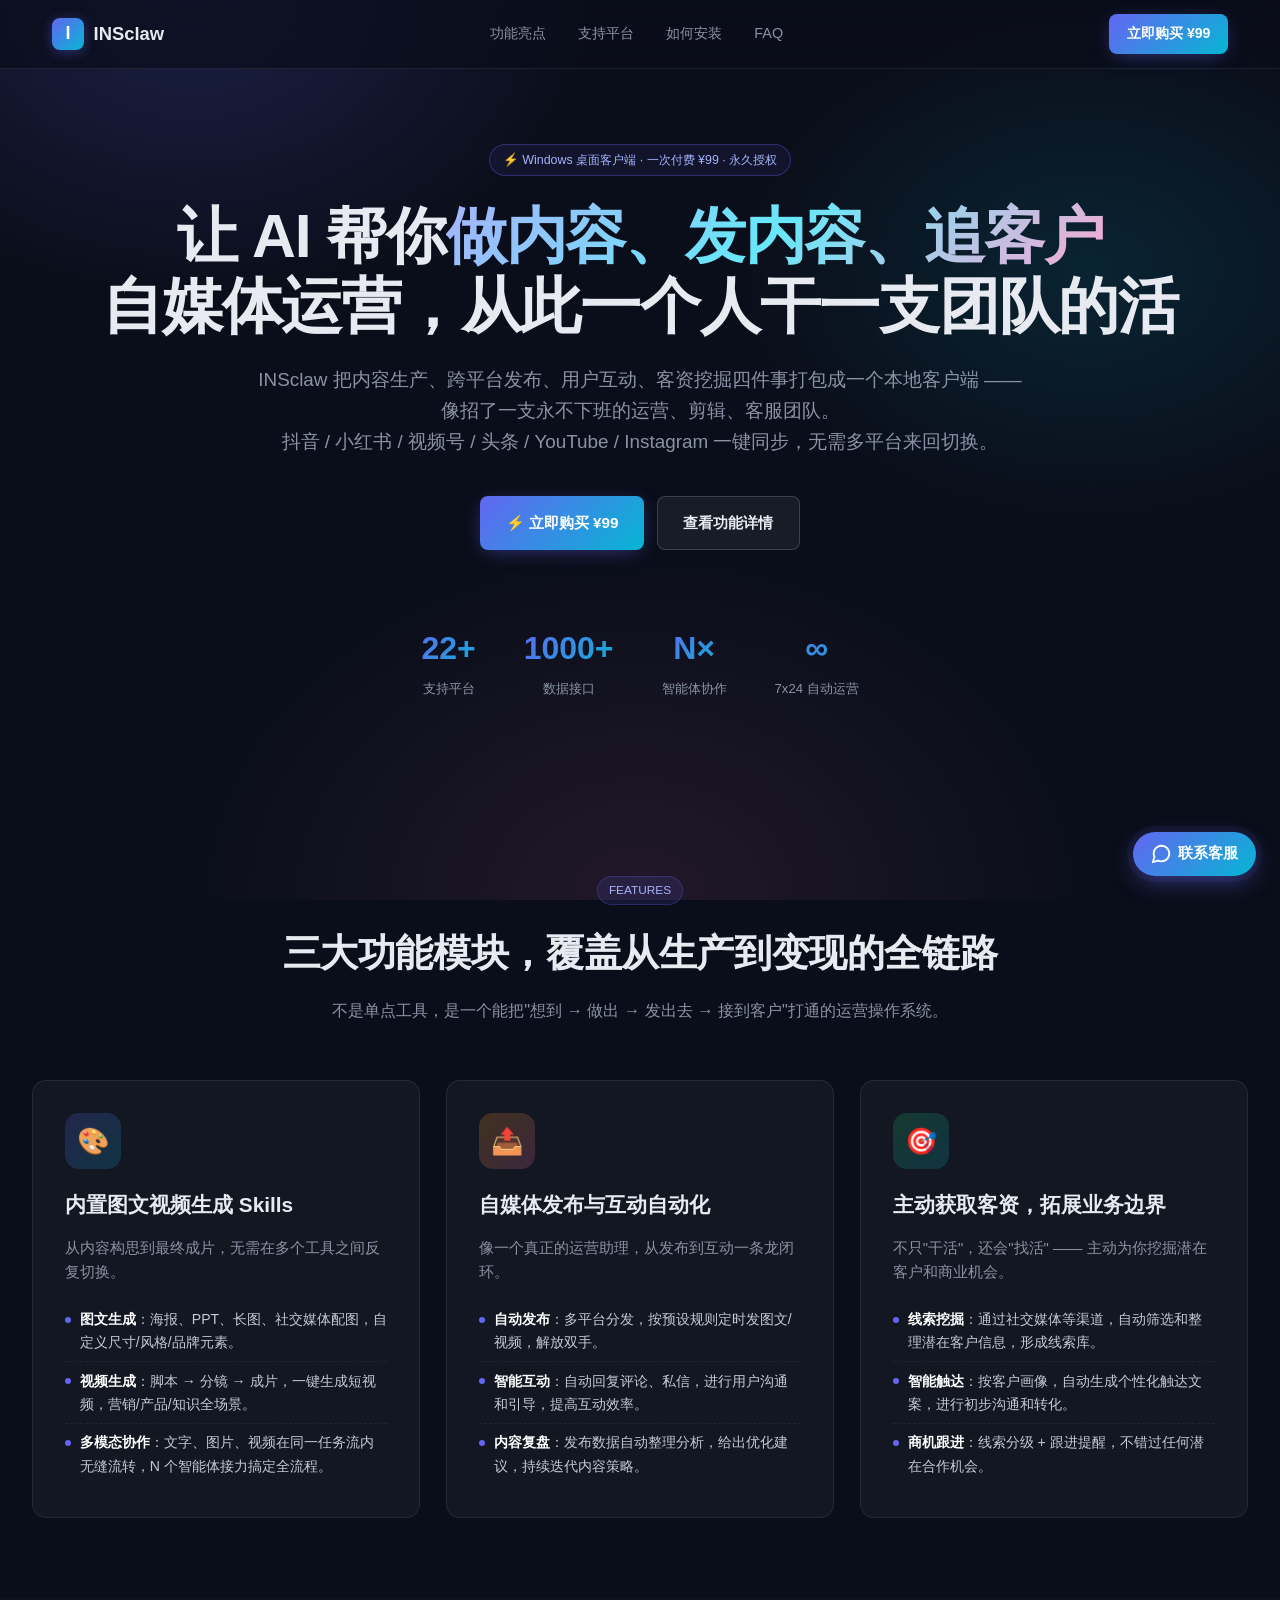
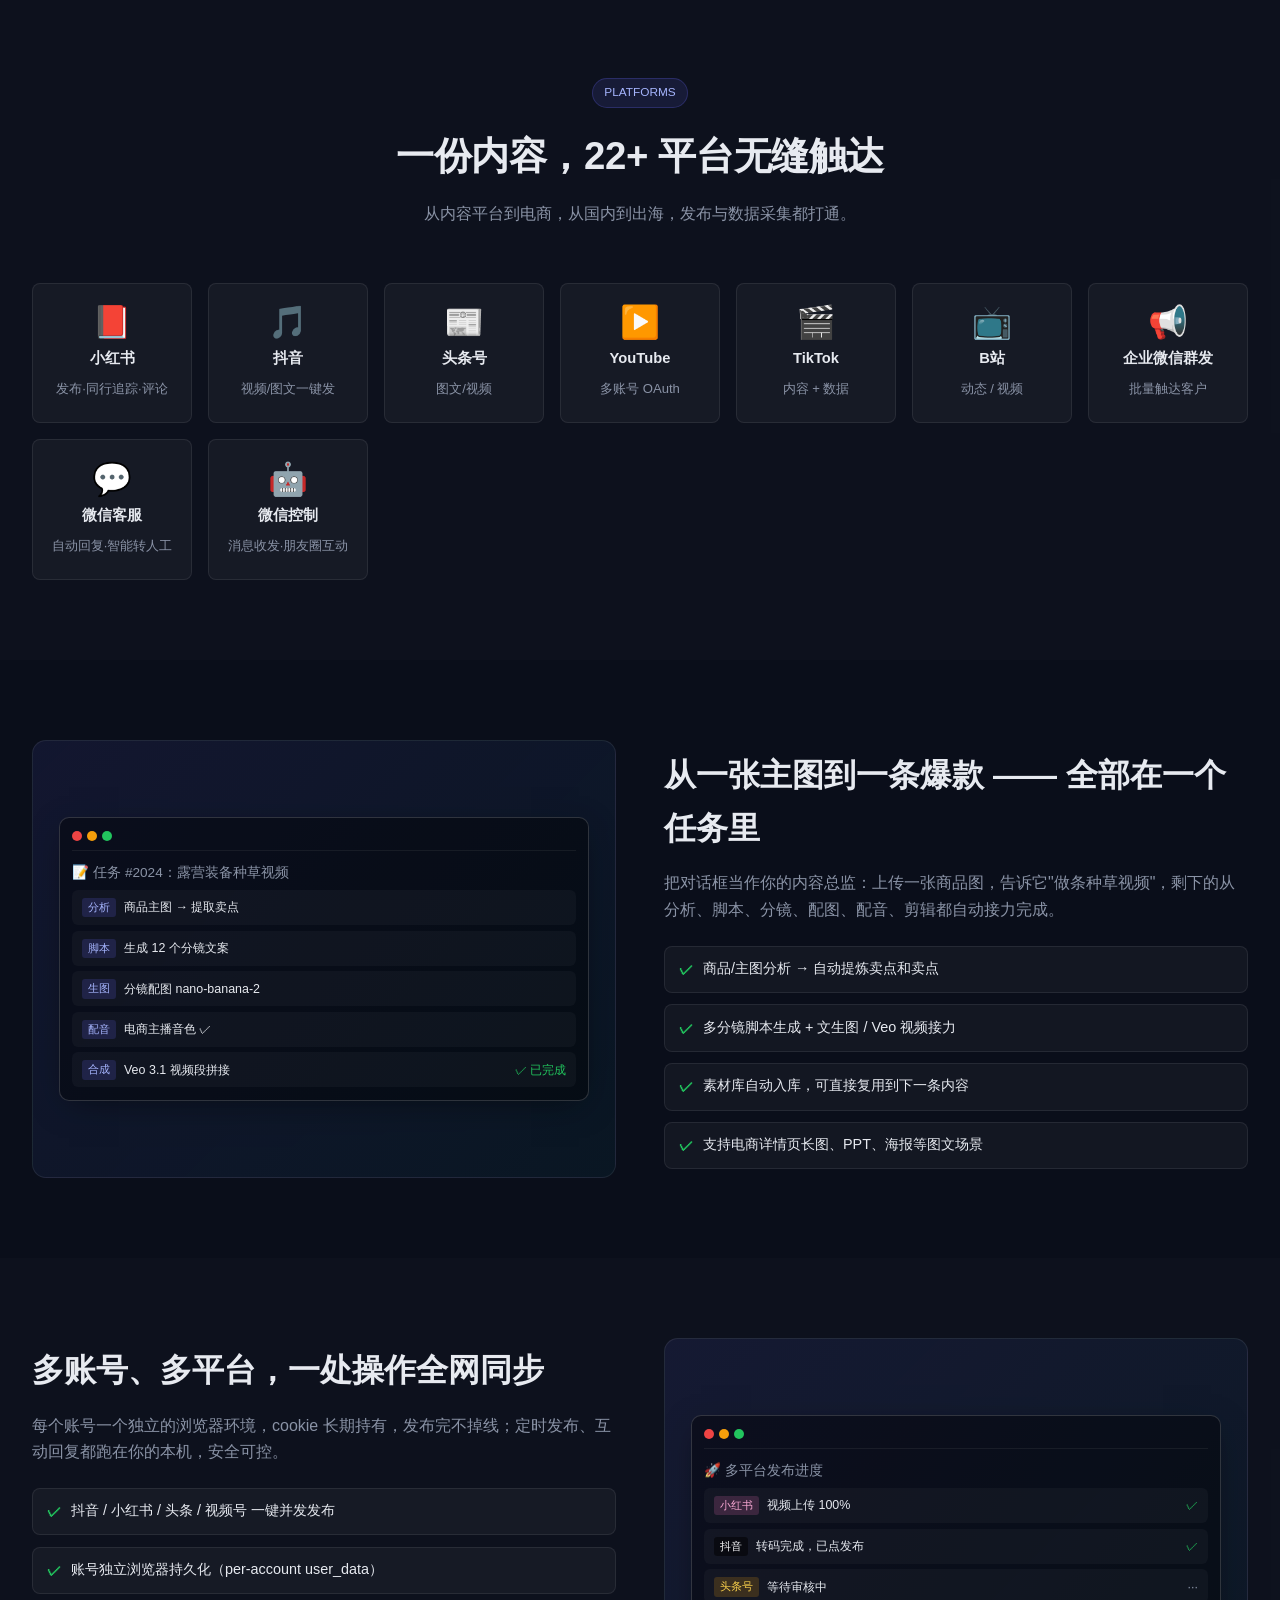
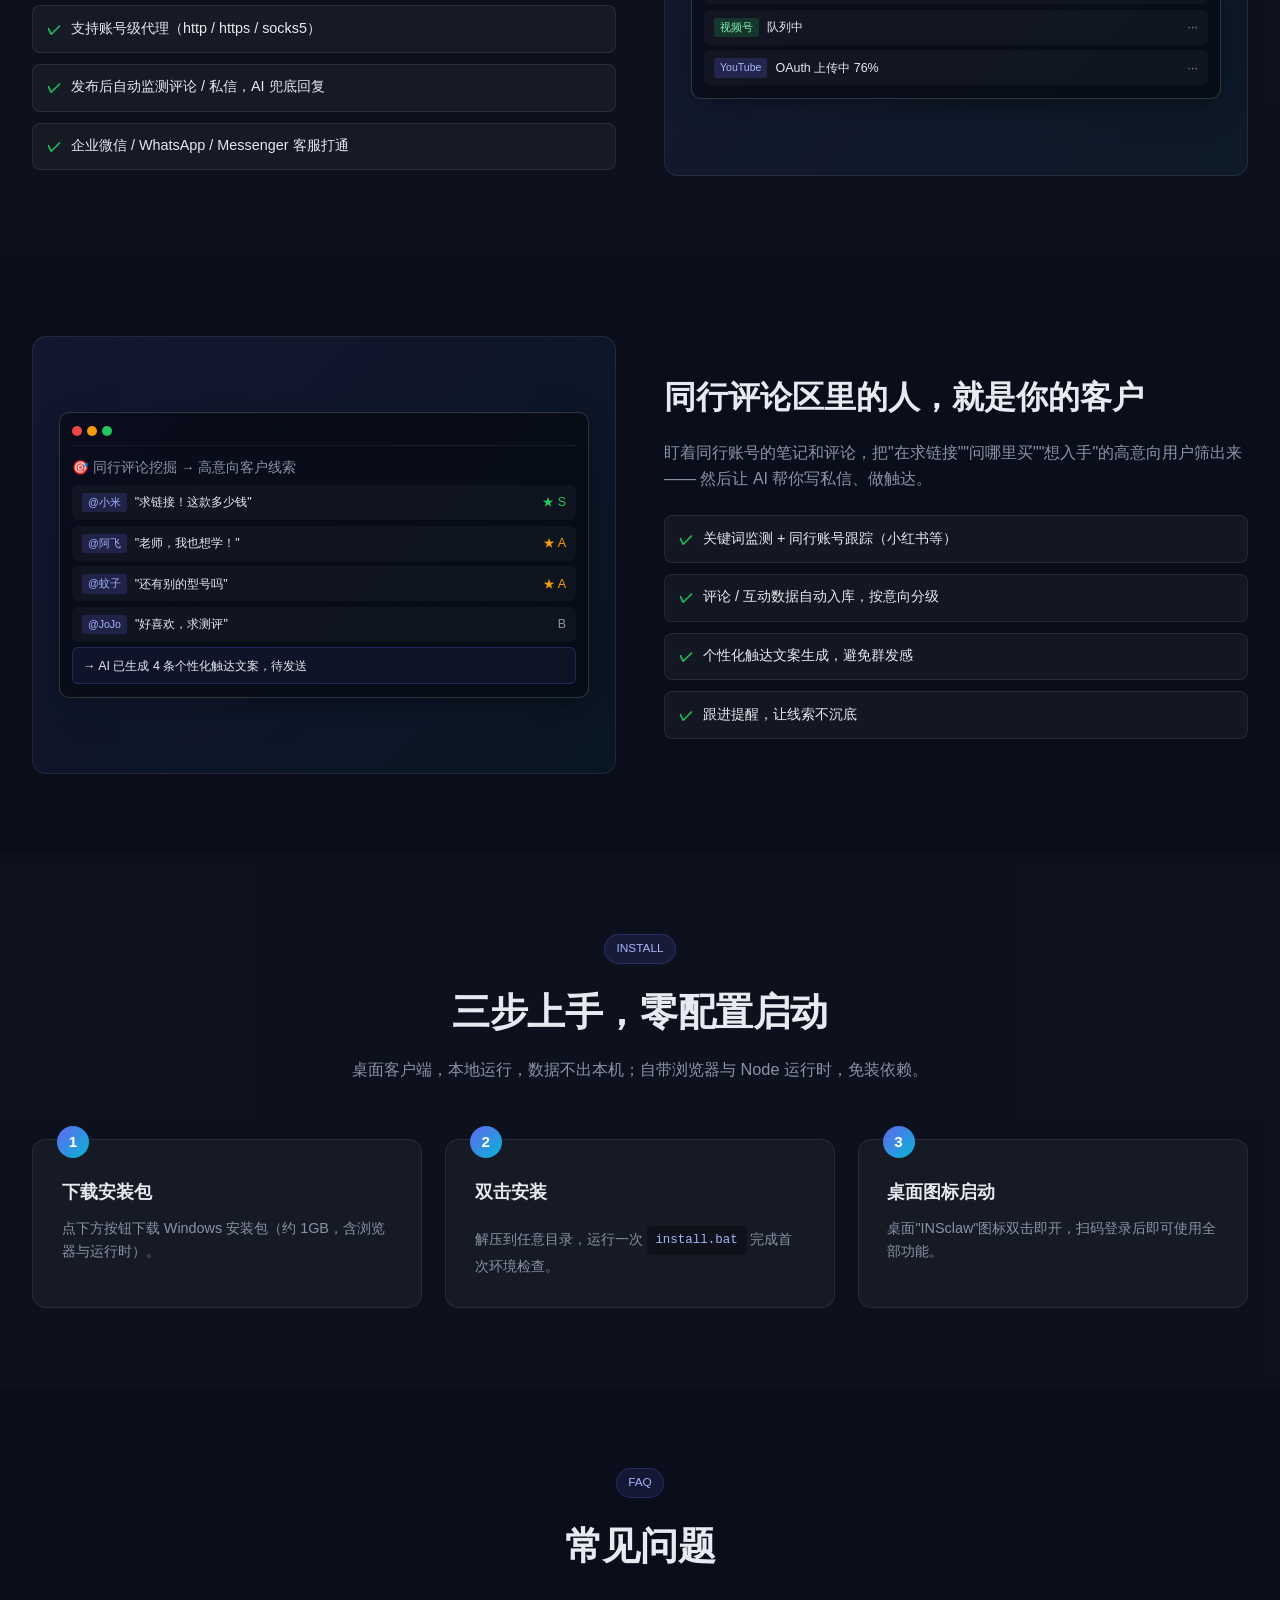
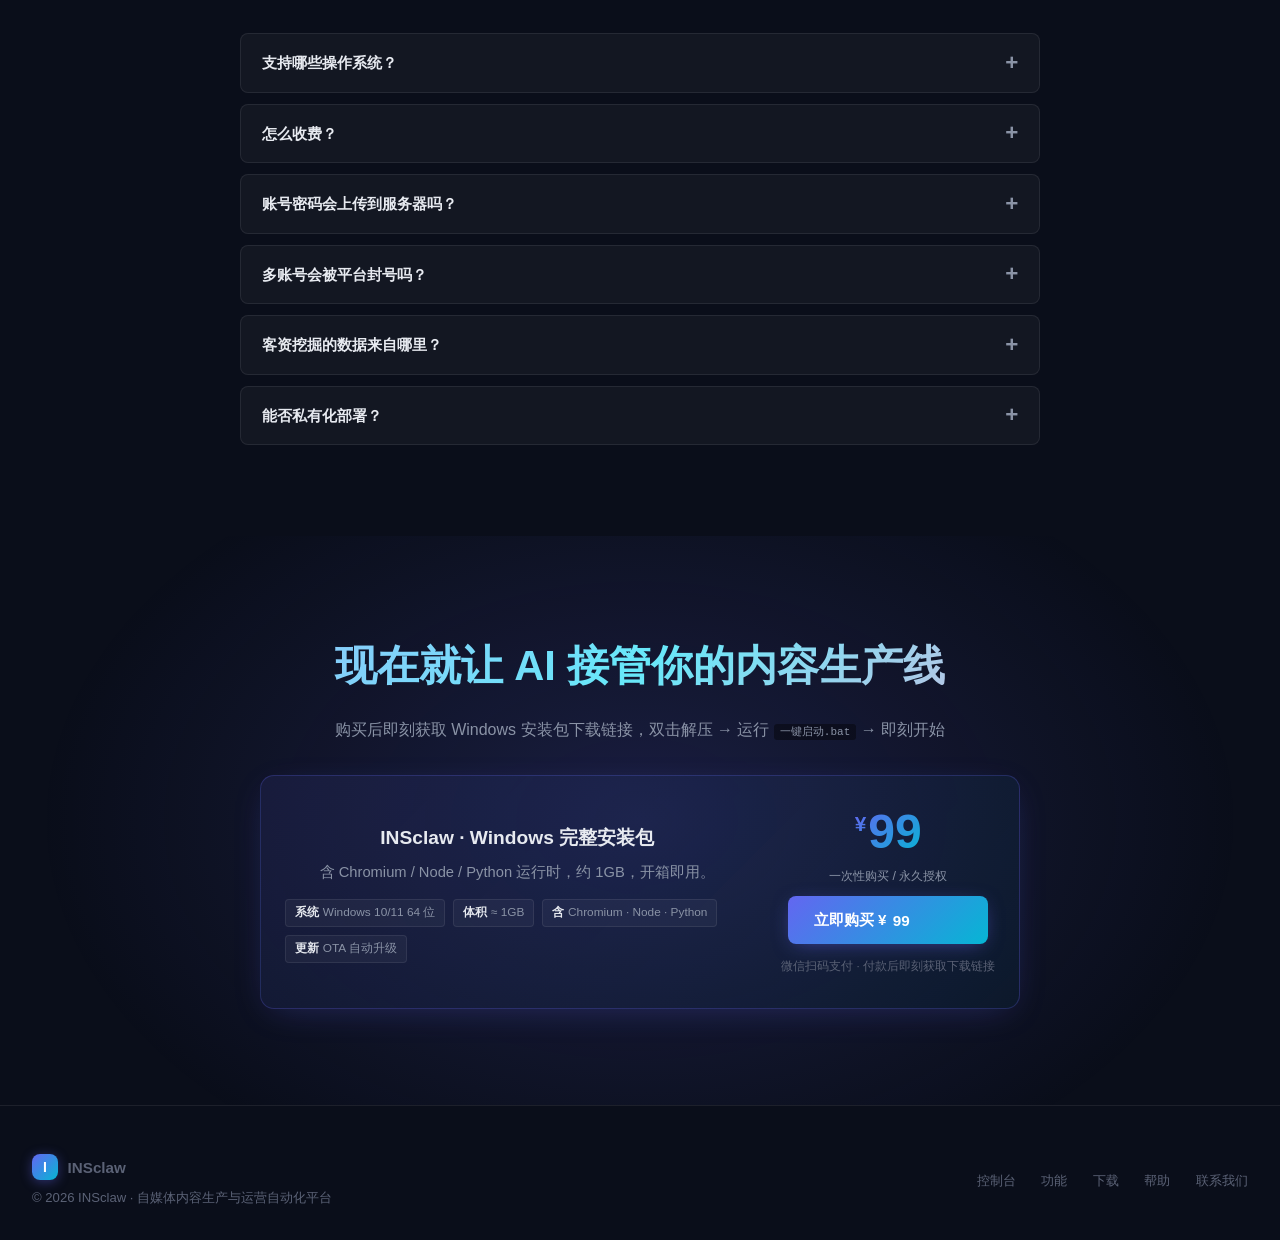
==== commit 64d976fe: "feat(landing): 调整支持平台清单 + 加客服微信常驻悬浮入口 - 平台墙去掉：视频号 / Instagram / 快手 / X·Twitter / 抖店·小红书千帆 / 1688·淘宝·" ====
--- a/landing/index.html
+++ b/landing/index.html
@@ -470,15 +470,12 @@
         <div class="platform-chip"><div class="platform-emoji">📕</div><b>小红书</b><span>发布·同行追踪·评论</span></div>
         <div class="platform-chip"><div class="platform-emoji">🎵</div><b>抖音</b><span>视频/图文一键发</span></div>
         <div class="platform-chip"><div class="platform-emoji">📰</div><b>头条号</b><span>图文/视频</span></div>
-        <div class="platform-chip"><div class="platform-emoji">💚</div><b>视频号</b><span>跨平台分发</span></div>
         <div class="platform-chip"><div class="platform-emoji">▶️</div><b>YouTube</b><span>多账号 OAuth</span></div>
-        <div class="platform-chip"><div class="platform-emoji">📷</div><b>Instagram</b><span>Reels / Carousel</span></div>
         <div class="platform-chip"><div class="platform-emoji">🎬</div><b>TikTok</b><span>内容 + 数据</span></div>
         <div class="platform-chip"><div class="platform-emoji">📺</div><b>B站</b><span>动态 / 视频</span></div>
-        <div class="platform-chip"><div class="platform-emoji">⚡</div><b>快手</b><span>短视频</span></div>
-        <div class="platform-chip"><div class="platform-emoji">🐦</div><b>X / Twitter</b><span>多账号经营</span></div>
-        <div class="platform-chip"><div class="platform-emoji">🏪</div><b>抖店/小红书千帆</b><span>商品发布</span></div>
-        <div class="platform-chip"><div class="platform-emoji">🛒</div><b>1688/淘宝/拼多多</b><span>电商详情页</span></div>
+        <div class="platform-chip"><div class="platform-emoji">📢</div><b>企业微信群发</b><span>批量触达客户</span></div>
+        <div class="platform-chip"><div class="platform-emoji">💬</div><b>微信客服</b><span>自动回复·智能转人工</span></div>
+        <div class="platform-chip"><div class="platform-emoji">🤖</div><b>微信控制</b><span>消息收发·朋友圈互动</span></div>
       </div>
     </div>
   </section>
@@ -992,6 +989,85 @@
 
 <!-- 旧的下载按钮脚本里 a[href="#download"] 高亮逻辑改为高亮购买按钮 -->
 
+<!-- 客服微信：常驻右下角悬浮按钮 + 点击弹窗展示二维码 -->
+<button type="button" class="cs-float-btn" id="csFloatBtn" aria-label="联系客服" title="联系客服">
+  <svg viewBox="0 0 24 24" width="22" height="22" fill="none" stroke="currentColor" stroke-width="2" stroke-linecap="round" stroke-linejoin="round" aria-hidden="true">
+    <path d="M21 11.5a8.38 8.38 0 0 1-.9 3.8 8.5 8.5 0 0 1-7.6 4.7 8.38 8.38 0 0 1-3.8-.9L3 21l1.9-5.7a8.38 8.38 0 0 1-.9-3.8 8.5 8.5 0 0 1 4.7-7.6 8.38 8.38 0 0 1 3.8-.9h.5a8.48 8.48 0 0 1 8 8v.5z"/>
+  </svg>
+  <span>联系客服</span>
+</button>
+
+<div class="modal-mask" id="csModal" aria-hidden="true">
+  <div class="modal cs-modal" role="dialog" aria-labelledby="csModalTitle">
+    <button type="button" class="modal-close" id="csModalClose" aria-label="关闭">×</button>
+    <h3 id="csModalTitle">扫码加客服微信</h3>
+    <p style="color: var(--text-muted); text-align: center; font-size: 0.88rem; margin-bottom: 1.4rem;">
+      售前咨询 / 安装答疑 / 商务合作
+    </p>
+    <div class="cs-qr-wrap">
+      <img src="https://cdn-video.51sux.com/storage/docs/20260414/17a4f4b0c4a54ec48af84cfb157e7735.png" alt="联系我们" class="join-overlay-image">
+    </div>
+    <p style="color: var(--text-muted); text-align: center; font-size: 0.78rem; margin-top: 1rem;">
+      或邮件 hi@51ins.com
+    </p>
+  </div>
+</div>
+
+<style>
+  /* 客服悬浮按钮 */
+  .cs-float-btn {
+    position: fixed; right: 24px; bottom: 24px; z-index: 900;
+    display: inline-flex; align-items: center; gap: 6px;
+    padding: 0.7rem 1.1rem; border-radius: 999px; cursor: pointer;
+    background: linear-gradient(135deg, var(--accent) 0%, var(--accent-2) 100%);
+    color: white; border: none; font-size: 0.92rem; font-weight: 600;
+    box-shadow: 0 8px 24px -4px rgba(99,102,241,0.5),
+                0 0 0 6px rgba(99,102,241,0.08);
+    transition: transform 0.2s ease, box-shadow 0.2s ease;
+    animation: csFloatPulse 2.6s ease-in-out infinite;
+  }
+  .cs-float-btn:hover {
+    transform: translateY(-2px) scale(1.04);
+    box-shadow: 0 12px 32px -4px rgba(99,102,241,0.7),
+                0 0 0 10px rgba(99,102,241,0.12);
+    animation: none;
+  }
+  .cs-float-btn svg { display: block; }
+  @keyframes csFloatPulse {
+    0%, 100% { box-shadow: 0 8px 24px -4px rgba(99,102,241,0.5), 0 0 0 6px rgba(99,102,241,0.08); }
+    50%      { box-shadow: 0 8px 24px -4px rgba(99,102,241,0.7), 0 0 0 14px rgba(99,102,241,0.0); }
+  }
+  @media (max-width: 720px) {
+    .cs-float-btn { right: 14px; bottom: 14px; padding: 0.6rem 0.9rem; }
+    .cs-float-btn span { display: none; }
+  }
+  .cs-modal { max-width: 360px; }
+  .cs-qr-wrap {
+    width: 240px; height: 240px; margin: 0 auto; padding: 12px;
+    background: white; border-radius: 12px;
+    display: flex; align-items: center; justify-content: center;
+    box-shadow: 0 4px 24px -8px rgba(99,102,241,0.4);
+  }
+  .cs-qr-wrap .join-overlay-image {
+    width: 100%; height: 100%; object-fit: contain; display: block;
+  }
+</style>
+
+<script>
+  (function () {
+    var csModal = document.getElementById('csModal');
+    function showCs() { csModal.classList.add('visible'); csModal.setAttribute('aria-hidden', 'false'); }
+    function hideCs() { csModal.classList.remove('visible'); csModal.setAttribute('aria-hidden', 'true'); }
+    document.getElementById('csFloatBtn').addEventListener('click', showCs);
+    document.getElementById('csModalClose').addEventListener('click', hideCs);
+    csModal.addEventListener('click', function (e) { if (e.target === csModal) hideCs(); });
+    /* ESC 关闭 */
+    document.addEventListener('keydown', function (e) {
+      if (e.key === 'Escape' && csModal.classList.contains('visible')) hideCs();
+    });
+  })();
+</script>
+
 <footer>
   <div class="footer-inner">
     <div>
